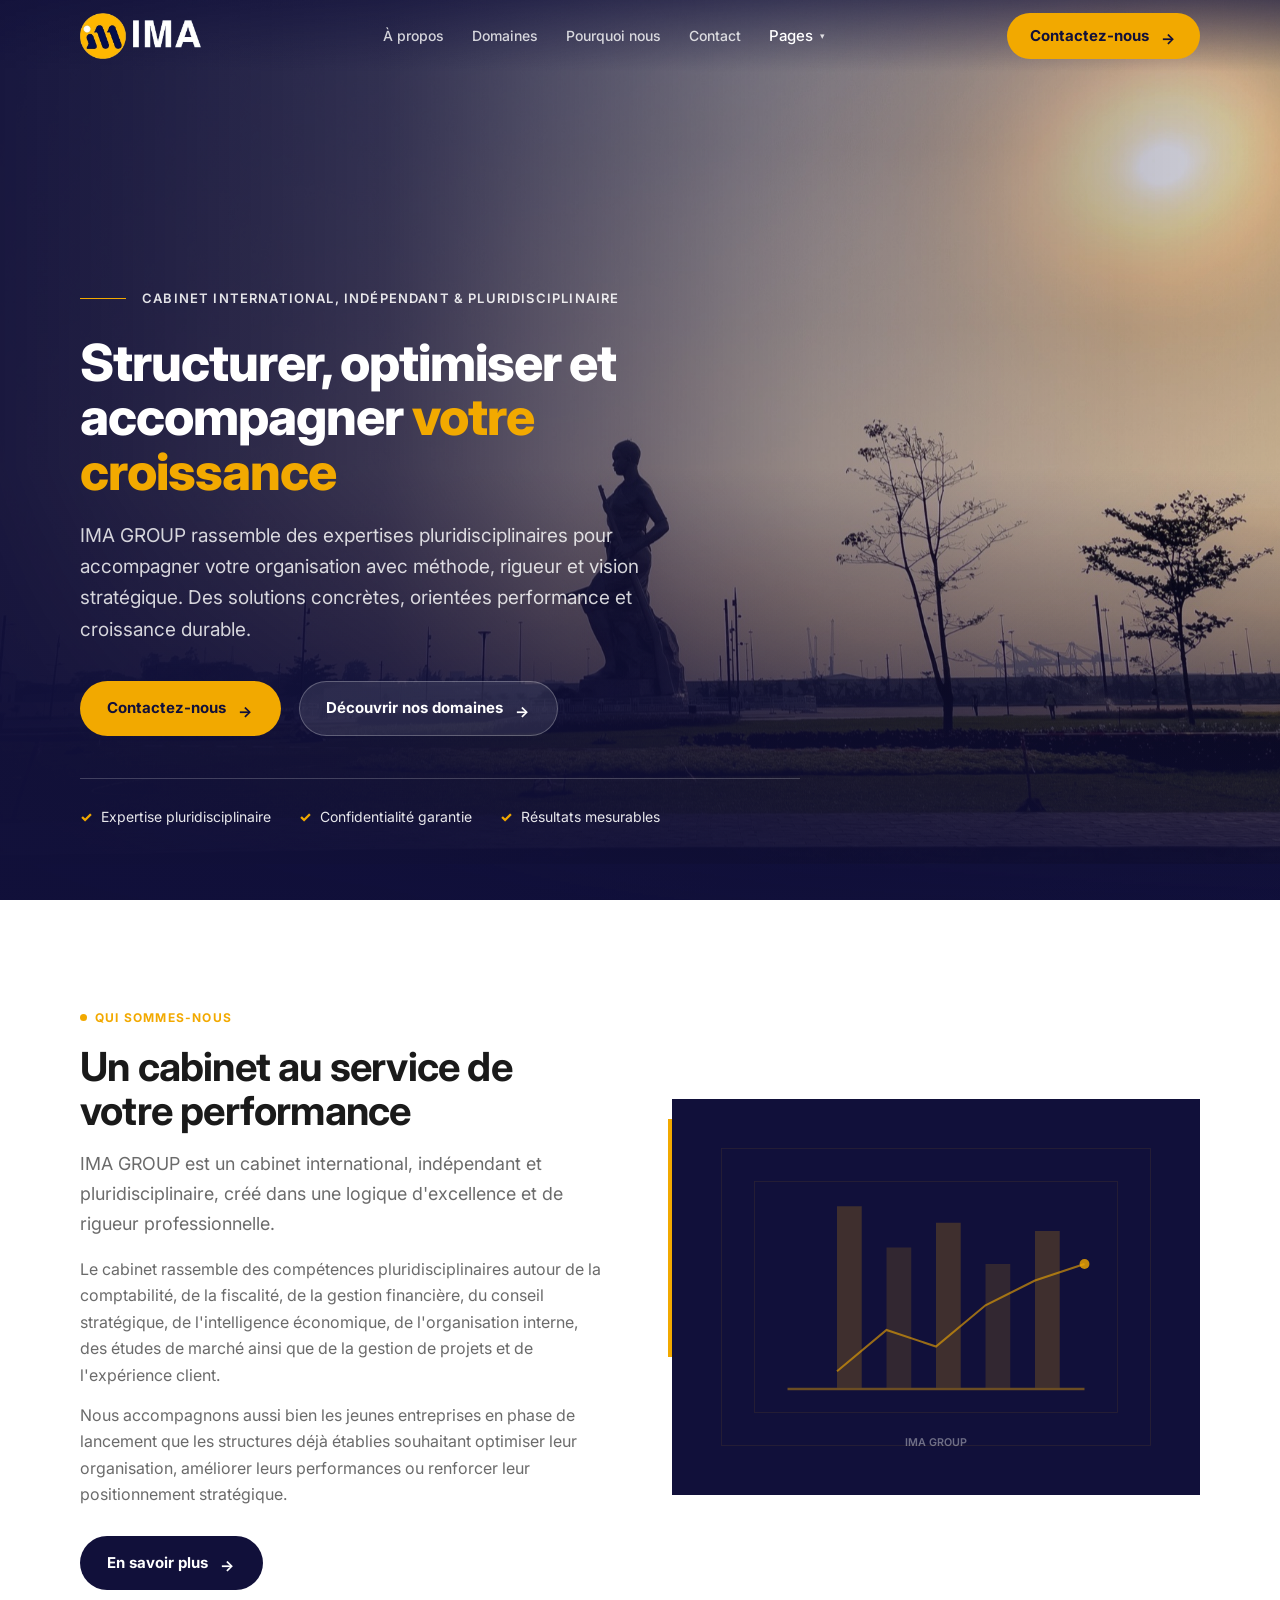
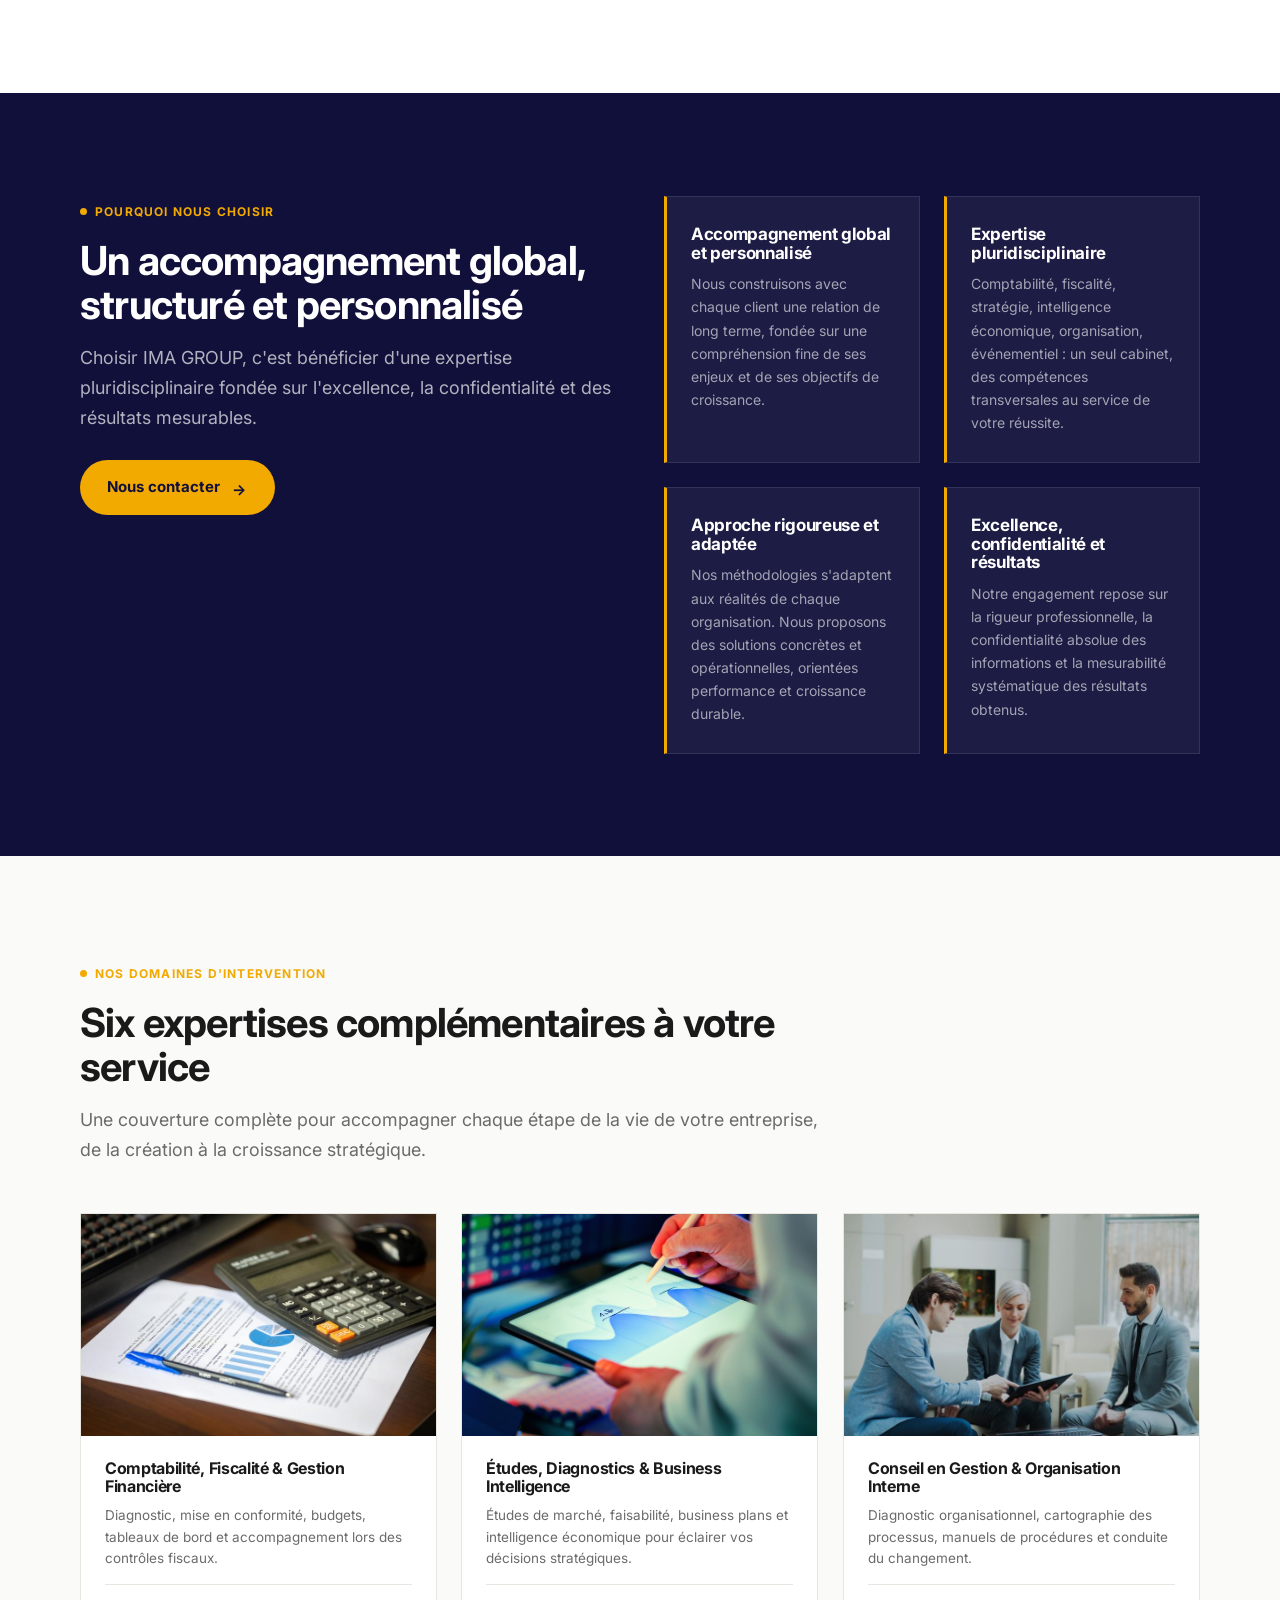
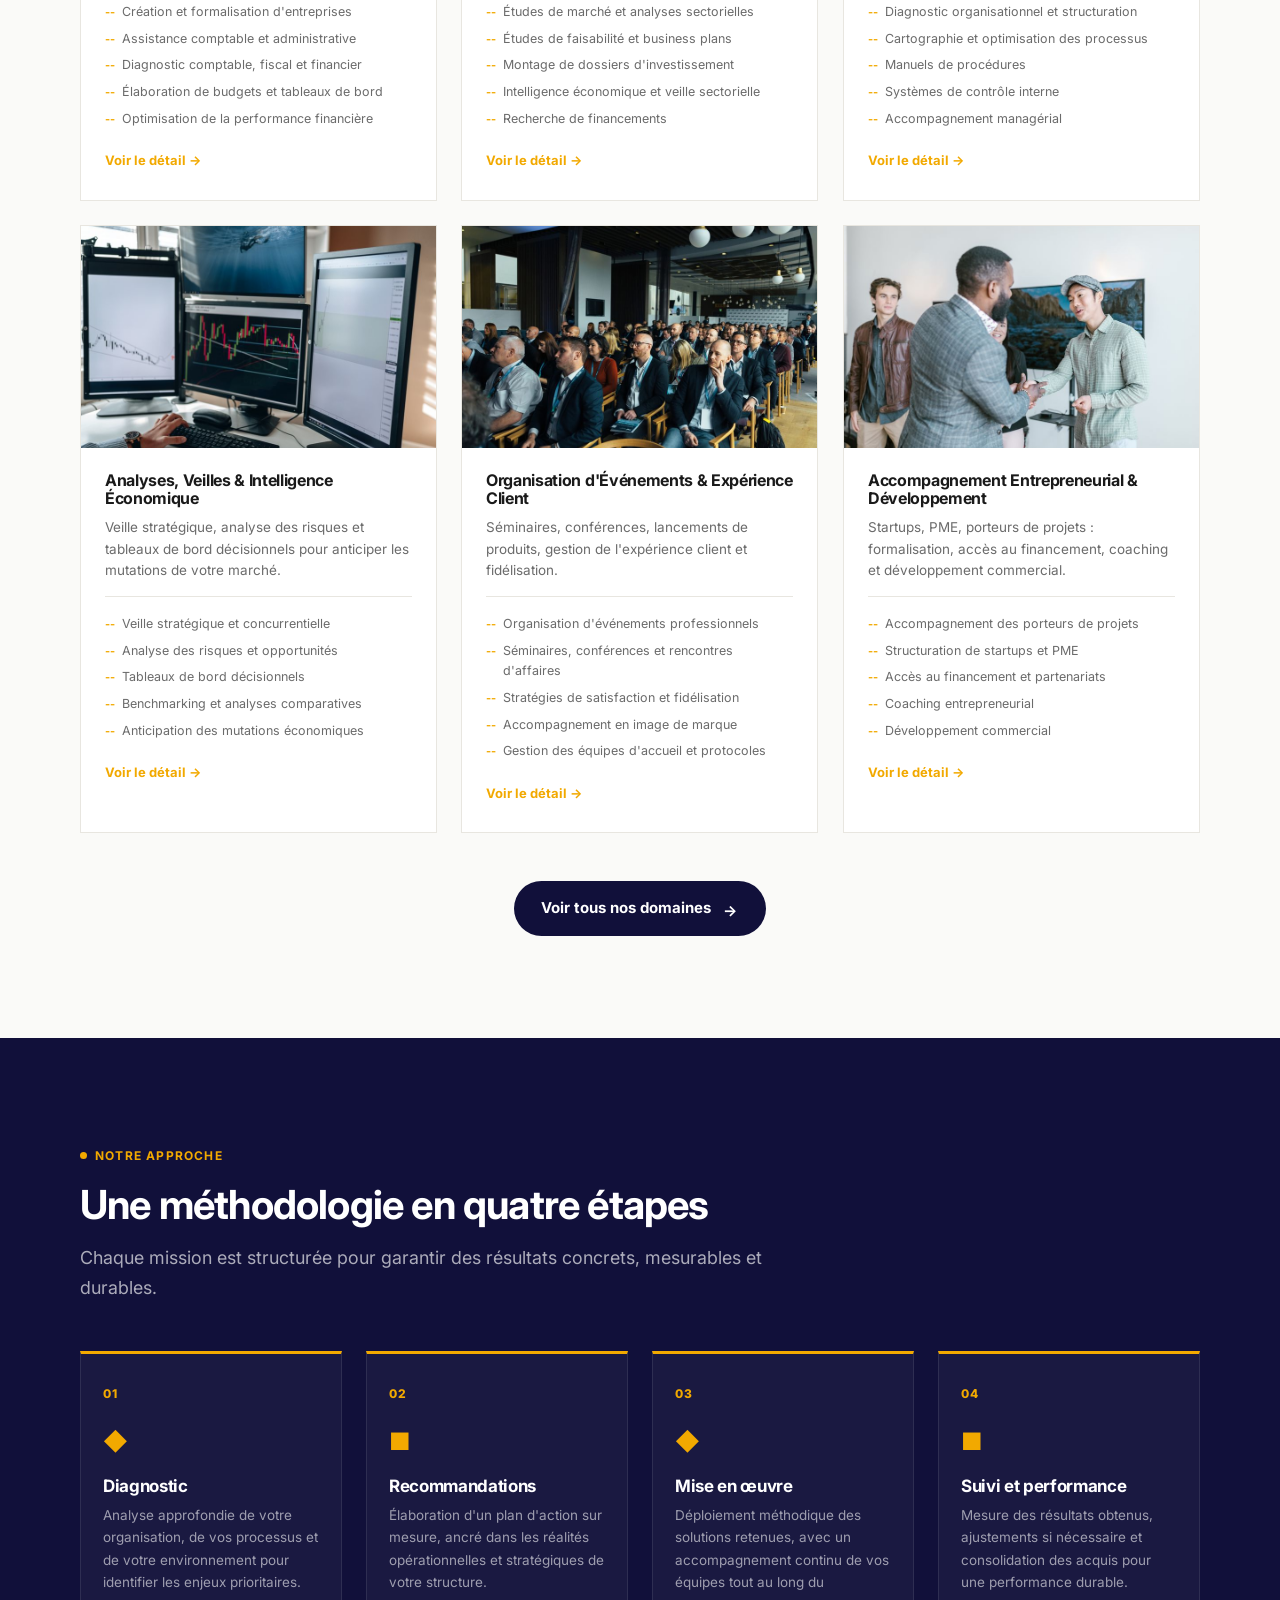
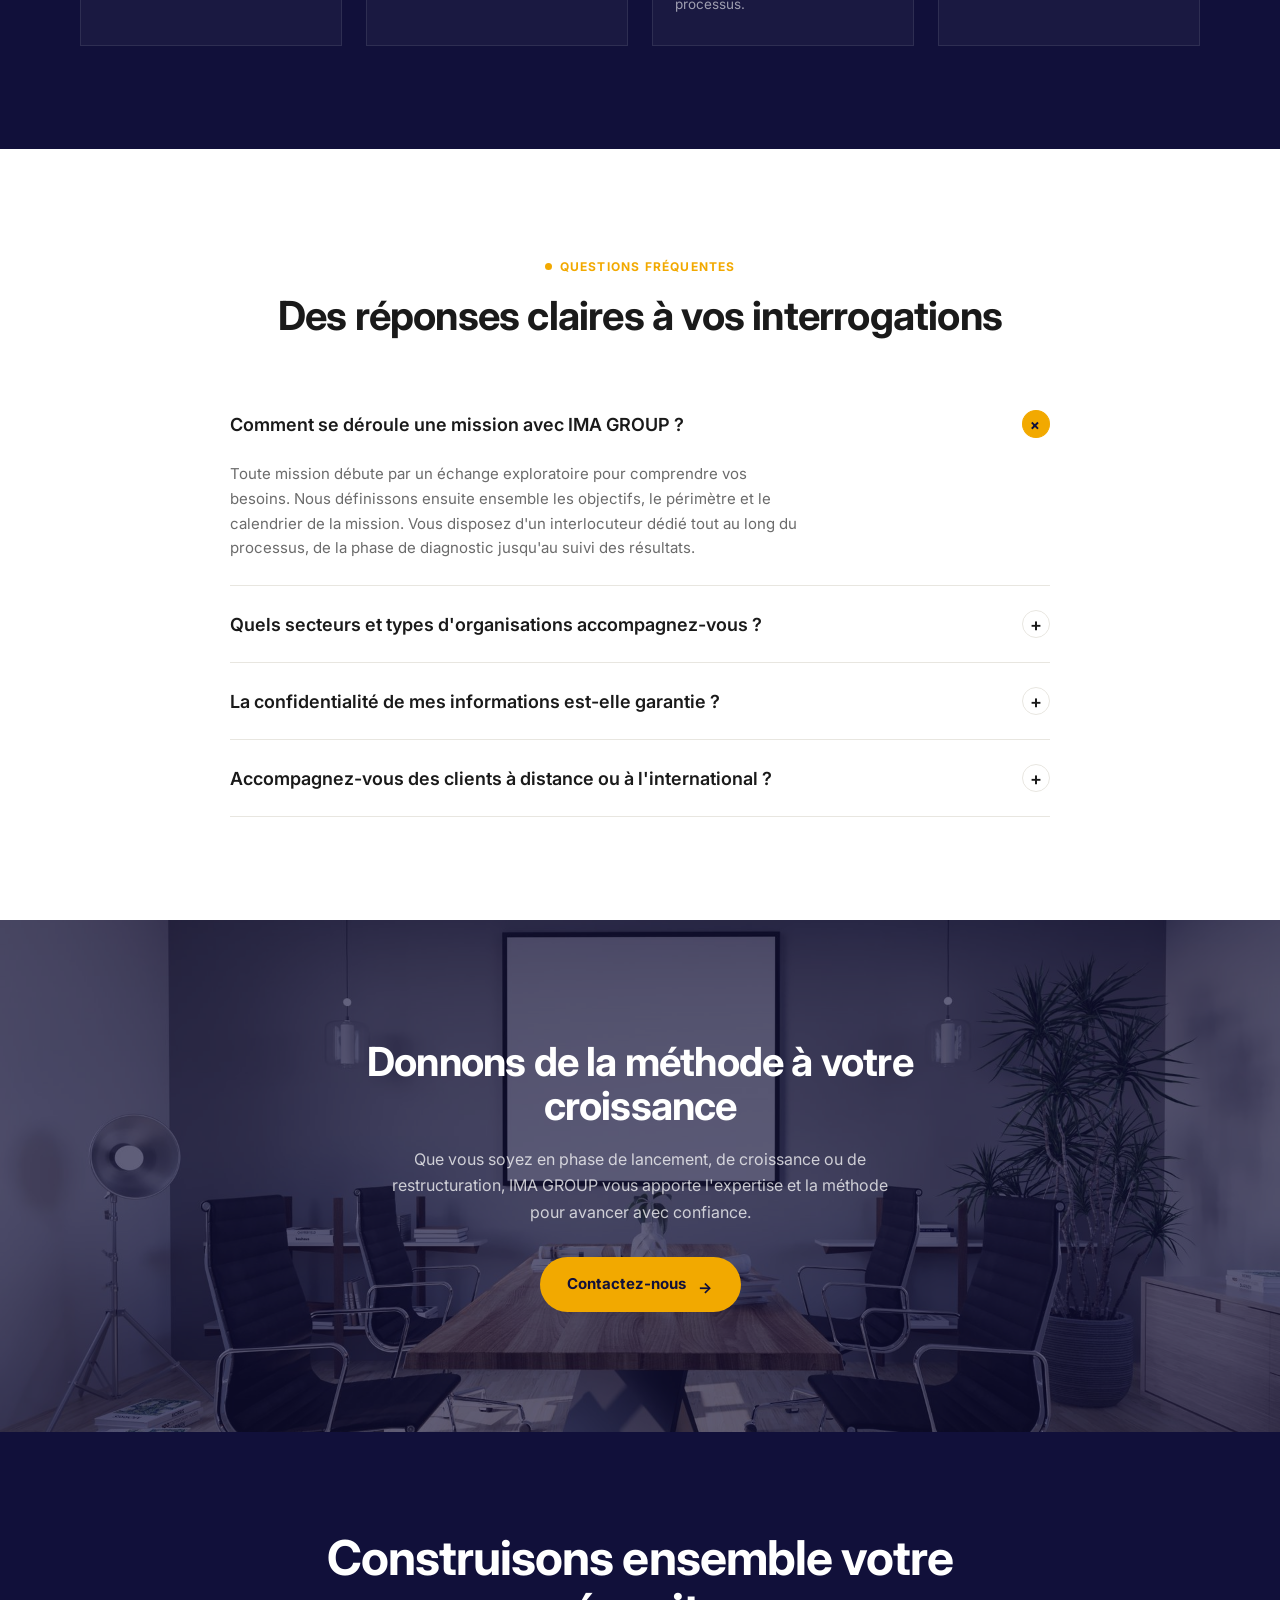
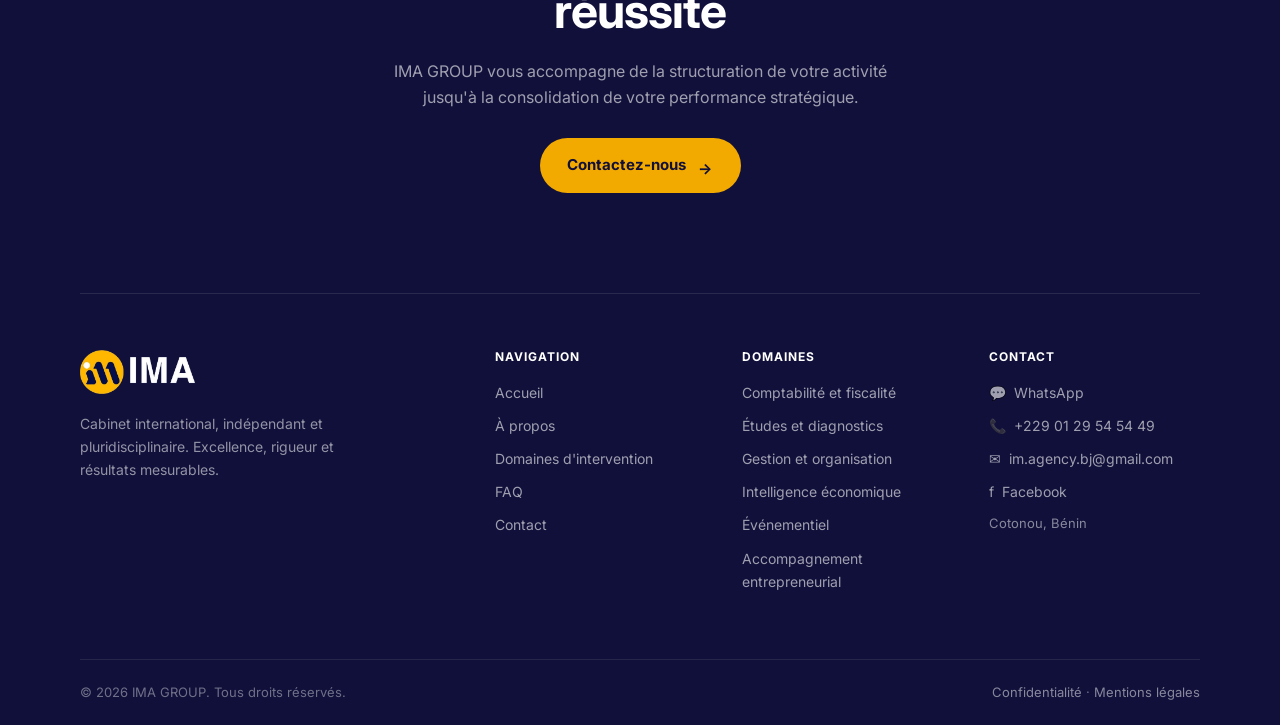
==== index.html @ 3614c197 "Site vitrine IMA GROUP - cabinet de conseil (Cotonou) Genere via le systeme de creation de sites ON " ====
<!DOCTYPE html>
<html lang="fr">
<head>
<meta charset="utf-8"/>
<meta name="viewport" content="width=device-width, initial-scale=1"/>
<title>IMA GROUP | Cabinet de conseil international, indépendant et pluridisciplinaire</title>
<meta name="description" content="IMA GROUP est un cabinet de conseil international, indépendant et pluridisciplinaire. Comptabilité, fiscalité, stratégie, intelligence économique, organisation et gestion de projets. Basé à Cotonou, Bénin."/>
<meta property="og:title" content="IMA GROUP | Cabinet de conseil international"/>
<meta property="og:description" content="Structurer, optimiser et accompagner votre croissance avec méthode, vision et excellence."/>
<meta property="og:type" content="website"/>
<meta property="og:image" content="assets/img/gen_hero.jpg"/>
<meta name="twitter:card" content="summary_large_image"/>
<link rel="preconnect" href="https://fonts.googleapis.com"/>
<link rel="preconnect" href="https://fonts.gstatic.com" crossorigin/>
<link href="https://fonts.googleapis.com/css2?family=Inter:wght@400;500;600;700;800&display=swap" rel="stylesheet"/>
<link rel="stylesheet" href="assets/css/styles.css"/>
</head>
<body>

<!-- ============ NAV ============ -->
<header class="nav" role="banner">
  <div class="nav-inner">
    <a href="index.html" class="nav-logo" aria-label="IMA GROUP - accueil">
      <img src="assets/img/logo-ima-group.png" alt="IMA GROUP" height="38"/>
    </a>
    <nav class="nav-links" aria-label="Navigation principale">
      <a href="about.html">À propos</a>
      <a href="services.html">Domaines</a>
      <a href="index.html#pourquoi">Pourquoi nous</a>
      <a href="contact.html">Contact</a>
      <div class="nav-dd">
        <button class="nav-dd-toggle" aria-expanded="false" aria-haspopup="true">Pages <span class="nav-dd-caret" aria-hidden="true">&#9662;</span></button>
        <div class="nav-dd-menu" role="menu">
          <a href="index.html">Accueil</a>
          <a href="about.html">&Agrave; propos</a>
          <a href="services.html">Domaines</a>
          <a href="index.html#pourquoi">Pourquoi nous</a>
          <a href="contact.html">Contact</a>
          <a href="privacy.html">Confidentialit&eacute;</a>
          <a href="terms.html">Mentions l&eacute;gales</a>
        </div>
      </div>
      <a href="https://wa.me/2290129545449" target="_blank" rel="noopener" class="btn btn-primary nav-mobile-cta">Contactez-nous <span class="ico" aria-hidden="true">→</span></a>
    </nav>
    <a href="https://wa.me/2290129545449" target="_blank" rel="noopener" class="btn btn-primary nav-cta" aria-label="Contactez-nous via WhatsApp">
      Contactez-nous <span class="ico" aria-hidden="true">→</span>
    </a>
    <button class="nav-burger" aria-label="Ouvrir le menu" aria-expanded="false">
      <span></span><span></span><span></span>
    </button>
  </div>
</header>

<!-- ============ HERO ============ -->
<section class="hero" aria-labelledby="hero-h1">
  <div class="hero-bg" aria-hidden="true">
    <img src="assets/img/gen_hero.jpg" alt=""/>
  </div>
  <div class="hero-scrim" aria-hidden="true"></div>
  <div class="wrap">
    <div class="hero-content">
      <span class="hero-eyebrow">Cabinet international, ind&eacute;pendant &amp; pluridisciplinaire</span>
      <h1 id="hero-h1">Structurer, optimiser et accompagner <span style="color:var(--accent)">votre croissance</span></h1>
      <p class="hero-sub">IMA GROUP rassemble des expertises pluridisciplinaires pour accompagner votre organisation avec méthode, rigueur et vision stratégique. Des solutions concrètes, orientées performance et croissance durable.</p>
      <div class="hero-actions">
        <a href="https://wa.me/2290129545449" target="_blank" rel="noopener" class="btn btn-primary">
          Contactez-nous <span class="ico" aria-hidden="true">→</span>
        </a>
        <a href="services.html" class="btn btn-ghost">
          Découvrir nos domaines <span class="ico" aria-hidden="true">→</span>
        </a>
      </div>
      <div class="hero-trust">
        <div>Expertise pluridisciplinaire</div>
        <div>Confidentialité garantie</div>
        <div>Résultats mesurables</div>
      </div>
    </div>
  </div>
</section>

<!-- ============ QUI SOMMES-NOUS ============ -->
<section class="section about" id="apropos" aria-labelledby="about-h2">
  <div class="wrap about-grid">
    <div class="about-text" data-reveal>
      <span class="eyebrow">Qui sommes-nous</span>
      <h2 id="about-h2">Un cabinet au service de votre performance</h2>
      <p class="lead">IMA GROUP est un cabinet international, indépendant et pluridisciplinaire, créé dans une logique d'excellence et de rigueur professionnelle.</p>
      <p style="margin-top:18px">Le cabinet rassemble des compétences pluridisciplinaires autour de la comptabilité, de la fiscalité, de la gestion financière, du conseil stratégique, de l'intelligence économique, de l'organisation interne, des études de marché ainsi que de la gestion de projets et de l'expérience client.</p>
      <p style="margin-top:14px">Nous accompagnons aussi bien les jeunes entreprises en phase de lancement que les structures déjà établies souhaitant optimiser leur organisation, améliorer leurs performances ou renforcer leur positionnement stratégique.</p>
      <p style="margin-top:28px">
        <a href="about.html" class="btn btn-dark">En savoir plus <span class="ico" aria-hidden="true">→</span></a>
      </p>
    </div>
    <div class="about-visual" data-reveal>
      <div class="about-accent-bar" aria-hidden="true"></div>
      <div class="about-img-wrap">
        <svg viewBox="0 0 640 480" xmlns="http://www.w3.org/2000/svg" aria-hidden="true">
          <rect width="640" height="480" fill="#11103A"/>
          <!-- motif geometrique cabinets de conseil -->
          <g opacity="0.1" stroke="#F2A900" stroke-width="1" fill="none">
            <rect x="60" y="60" width="520" height="360"/>
            <rect x="100" y="100" width="440" height="280"/>
          </g>
          <!-- icone colonne / pilier -->
          <rect x="200" y="130" width="30" height="220" fill="#F2A900" opacity="0.2"/>
          <rect x="260" y="180" width="30" height="170" fill="#F2A900" opacity="0.15"/>
          <rect x="320" y="150" width="30" height="200" fill="#F2A900" opacity="0.2"/>
          <rect x="380" y="200" width="30" height="150" fill="#F2A900" opacity="0.15"/>
          <rect x="440" y="160" width="30" height="190" fill="#F2A900" opacity="0.2"/>
          <!-- ligne de base -->
          <rect x="140" y="350" width="360" height="3" fill="#F2A900" opacity="0.4"/>
          <!-- ligne tendance -->
          <polyline points="200,330 260,280 320,300 380,250 440,220 500,200" fill="none" stroke="#F2A900" stroke-width="2.5" opacity="0.6"/>
          <circle cx="500" cy="200" r="6" fill="#F2A900" opacity="0.8"/>
          <!-- texte -->
          <text x="320" y="420" fill="#FAFAF8" font-family="Inter,Arial" font-size="13" font-weight="600" text-anchor="middle" opacity="0.4">IMA GROUP</text>
        </svg>
      </div>
    </div>
  </div>
</section>

<!-- ============ POURQUOI NOUS CHOISIR (navy) ============ -->
<section class="section why" id="pourquoi" aria-labelledby="why-h2">
  <div class="wrap why-grid">
    <div class="section-head" data-reveal>
      <span class="eyebrow">Pourquoi nous choisir</span>
      <h2 id="why-h2">Un accompagnement global, structuré et personnalisé</h2>
      <p class="lead">Choisir IMA GROUP, c'est bénéficier d'une expertise pluridisciplinaire fondée sur l'excellence, la confidentialité et des résultats mesurables.</p>
      <p style="margin-top:28px">
        <a href="contact.html" class="btn btn-primary">Nous contacter <span class="ico" aria-hidden="true">→</span></a>
      </p>
    </div>
    <div class="piliers-grid" data-reveal>
      <div class="pilier">
        <h3>Accompagnement global et personnalisé</h3>
        <p>Nous construisons avec chaque client une relation de long terme, fondée sur une compréhension fine de ses enjeux et de ses objectifs de croissance.</p>
      </div>
      <div class="pilier">
        <h3>Expertise pluridisciplinaire</h3>
        <p>Comptabilité, fiscalité, stratégie, intelligence économique, organisation, événementiel : un seul cabinet, des compétences transversales au service de votre réussite.</p>
      </div>
      <div class="pilier">
        <h3>Approche rigoureuse et adaptée</h3>
        <p>Nos méthodologies s'adaptent aux réalités de chaque organisation. Nous proposons des solutions concrètes et opérationnelles, orientées performance et croissance durable.</p>
      </div>
      <div class="pilier">
        <h3>Excellence, confidentialité et résultats</h3>
        <p>Notre engagement repose sur la rigueur professionnelle, la confidentialité absolue des informations et la mesurabilité systématique des résultats obtenus.</p>
      </div>
    </div>
  </div>
</section>

<!-- ============ DOMAINES D'INTERVENTION (6 cartes) ============ -->
<section class="section services" id="domaines" aria-labelledby="services-h2">
  <div class="wrap">
    <div class="section-head" data-reveal>
      <span class="eyebrow">Nos domaines d'intervention</span>
      <h2 id="services-h2">Six expertises complémentaires à votre service</h2>
      <p class="lead">Une couverture complète pour accompagner chaque étape de la vie de votre entreprise, de la création à la croissance stratégique.</p>
    </div>
    <div class="serv-grid">

      <a class="serv-card" href="services.html#compta" data-reveal>
        <div class="thumb"><img src="assets/img/gen_service_1.jpg" alt="Comptabilité, Fiscalité et Gestion Financière"/></div>
        <div class="serv-body">
          <h3>Comptabilité, Fiscalité &amp; Gestion Financière</h3>
          <p>Diagnostic, mise en conformité, budgets, tableaux de bord et accompagnement lors des contrôles fiscaux.</p>
          <ul class="prestations" aria-label="Prestations incluses">
            <li>Création et formalisation d'entreprises</li>
            <li>Assistance comptable et administrative</li>
            <li>Diagnostic comptable, fiscal et financier</li>
            <li>Élaboration de budgets et tableaux de bord</li>
            <li>Optimisation de la performance financière</li>
          </ul>
          <span class="more">Voir le détail →</span>
        </div>
      </a>

      <a class="serv-card" href="services.html#etudes" data-reveal>
        <div class="thumb"><img src="assets/img/gen_service_2.jpg" alt="Études, Diagnostics et Business Intelligence"/></div>
        <div class="serv-body">
          <h3>Études, Diagnostics &amp; Business Intelligence</h3>
          <p>Études de marché, faisabilité, business plans et intelligence économique pour éclairer vos décisions stratégiques.</p>
          <ul class="prestations">
            <li>Études de marché et analyses sectorielles</li>
            <li>Études de faisabilité et business plans</li>
            <li>Montage de dossiers d'investissement</li>
            <li>Intelligence économique et veille sectorielle</li>
            <li>Recherche de financements</li>
          </ul>
          <span class="more">Voir le détail →</span>
        </div>
      </a>

      <a class="serv-card" href="services.html#organisation" data-reveal>
        <div class="thumb"><img src="assets/img/gen_service_3.jpg" alt="Conseil en Gestion et Organisation Interne"/></div>
        <div class="serv-body">
          <h3>Conseil en Gestion &amp; Organisation Interne</h3>
          <p>Diagnostic organisationnel, cartographie des processus, manuels de procédures et conduite du changement.</p>
          <ul class="prestations">
            <li>Diagnostic organisationnel et structuration</li>
            <li>Cartographie et optimisation des processus</li>
            <li>Manuels de procédures</li>
            <li>Systèmes de contrôle interne</li>
            <li>Accompagnement managérial</li>
          </ul>
          <span class="more">Voir le détail →</span>
        </div>
      </a>

      <a class="serv-card" href="services.html#veille" data-reveal>
        <div class="thumb"><img src="assets/img/gen_service_4.jpg" alt="Analyses, Veilles et Intelligence Économique"/></div>
        <div class="serv-body">
          <h3>Analyses, Veilles &amp; Intelligence Économique</h3>
          <p>Veille stratégique, analyse des risques et tableaux de bord décisionnels pour anticiper les mutations de votre marché.</p>
          <ul class="prestations">
            <li>Veille stratégique et concurrentielle</li>
            <li>Analyse des risques et opportunités</li>
            <li>Tableaux de bord décisionnels</li>
            <li>Benchmarking et analyses comparatives</li>
            <li>Anticipation des mutations économiques</li>
          </ul>
          <span class="more">Voir le détail →</span>
        </div>
      </a>

      <a class="serv-card" href="services.html#evenements" data-reveal>
        <div class="thumb"><img src="assets/img/gen_service_5.jpg" alt="Organisation d'Événements et Expérience Client"/></div>
        <div class="serv-body">
          <h3>Organisation d'Événements &amp; Expérience Client</h3>
          <p>Séminaires, conférences, lancements de produits, gestion de l'expérience client et fidélisation.</p>
          <ul class="prestations">
            <li>Organisation d'événements professionnels</li>
            <li>Séminaires, conférences et rencontres d'affaires</li>
            <li>Stratégies de satisfaction et fidélisation</li>
            <li>Accompagnement en image de marque</li>
            <li>Gestion des équipes d'accueil et protocoles</li>
          </ul>
          <span class="more">Voir le détail →</span>
        </div>
      </a>

      <a class="serv-card" href="services.html#entrepreneuriat" data-reveal>
        <div class="thumb"><img src="assets/img/gen_service_6.jpg" alt="Accompagnement Entrepreneurial et Développement"/></div>
        <div class="serv-body">
          <h3>Accompagnement Entrepreneurial &amp; Développement</h3>
          <p>Startups, PME, porteurs de projets : formalisation, accès au financement, coaching et développement commercial.</p>
          <ul class="prestations">
            <li>Accompagnement des porteurs de projets</li>
            <li>Structuration de startups et PME</li>
            <li>Accès au financement et partenariats</li>
            <li>Coaching entrepreneurial</li>
            <li>Développement commercial</li>
          </ul>
          <span class="more">Voir le détail →</span>
        </div>
      </a>

    </div>
    <div class="center-cta" data-reveal>
      <a href="services.html" class="btn btn-dark">Voir tous nos domaines <span class="ico" aria-hidden="true">→</span></a>
    </div>
  </div>
</section>

<!-- ============ NOTRE APPROCHE (4 etapes) ============ -->
<section class="section steps" aria-labelledby="steps-h2">
  <div class="wrap">
    <div class="section-head" data-reveal>
      <span class="eyebrow" style="color:var(--accent)">Notre approche</span>
      <h2 id="steps-h2">Une méthodologie en quatre étapes</h2>
      <p class="lead" style="color:rgba(255,255,255,.65)">Chaque mission est structurée pour garantir des résultats concrets, mesurables et durables.</p>
    </div>
    <div class="steps-grid">
      <div class="step" data-reveal>
        <div class="step-num">01</div>
        <div class="step-ico" aria-hidden="true">&#9670;</div>
        <h3>Diagnostic</h3>
        <p>Analyse approfondie de votre organisation, de vos processus et de votre environnement pour identifier les enjeux prioritaires.</p>
      </div>
      <div class="step" data-reveal>
        <div class="step-num">02</div>
        <div class="step-ico" aria-hidden="true">&#9632;</div>
        <h3>Recommandations</h3>
        <p>Élaboration d'un plan d'action sur mesure, ancré dans les réalités opérationnelles et stratégiques de votre structure.</p>
      </div>
      <div class="step" data-reveal>
        <div class="step-num">03</div>
        <div class="step-ico" aria-hidden="true">&#9670;</div>
        <h3>Mise en œuvre</h3>
        <p>Déploiement méthodique des solutions retenues, avec un accompagnement continu de vos équipes tout au long du processus.</p>
      </div>
      <div class="step" data-reveal>
        <div class="step-num">04</div>
        <div class="step-ico" aria-hidden="true">&#9632;</div>
        <h3>Suivi et performance</h3>
        <p>Mesure des résultats obtenus, ajustements si nécessaire et consolidation des acquis pour une performance durable.</p>
      </div>
    </div>
  </div>
</section>

<!-- ============ FAQ ============ -->
<section class="section faq" id="faq" aria-labelledby="faq-h2">
  <div class="wrap">
    <div class="section-head center" data-reveal>
      <span class="eyebrow">Questions fréquentes</span>
      <h2 id="faq-h2">Des réponses claires à vos interrogations</h2>
    </div>
    <div class="faq-wrap" data-reveal>
      <div class="faq-item open">
        <button class="faq-q" aria-expanded="true">Comment se déroule une mission avec IMA GROUP ? <span class="sign" aria-hidden="true">+</span></button>
        <div class="faq-a" style="max-height:none"><p>Toute mission débute par un échange exploratoire pour comprendre vos besoins. Nous définissons ensuite ensemble les objectifs, le périmètre et le calendrier de la mission. Vous disposez d'un interlocuteur dédié tout au long du processus, de la phase de diagnostic jusqu'au suivi des résultats.</p></div>
      </div>
      <div class="faq-item">
        <button class="faq-q" aria-expanded="false">Quels secteurs et types d'organisations accompagnez-vous ? <span class="sign" aria-hidden="true">+</span></button>
        <div class="faq-a"><p>IMA GROUP intervient auprès d'une grande variété d'organisations : startups, PME, grandes entreprises, associations, institutions et porteurs de projets. Nos domaines couvrent des secteurs aussi divers que le commerce, l'industrie, les services, le conseil, l'administration et les projets de développement.</p></div>
      </div>
      <div class="faq-item">
        <button class="faq-q" aria-expanded="false">La confidentialité de mes informations est-elle garantie ? <span class="sign" aria-hidden="true">+</span></button>
        <div class="faq-a"><p>La confidentialité est un pilier fondamental de notre exercice professionnel. Toutes les informations partagées dans le cadre d'une mission font l'objet d'un engagement strict de discrétion. Aucune donnée n'est divulguée à des tiers sans votre accord explicite.</p></div>
      </div>
      <div class="faq-item">
        <button class="faq-q" aria-expanded="false">Accompagnez-vous des clients à distance ou à l'international ? <span class="sign" aria-hidden="true">+</span></button>
        <div class="faq-a"><p>Oui. IMA GROUP est un cabinet international et intervient aussi bien en présentiel qu'à distance. Nous accompagnons des clients dans différents pays et nous adaptons à leurs contraintes géographiques et organisationnelles pour assurer un suivi de qualité, quelle que soit la localisation.</p></div>
      </div>
    </div>
  </div>
</section>

<!-- ============ CTA BAND ============ -->
<section class="cta-band" aria-labelledby="cta-h2">
  <div class="cta-band-bg" aria-hidden="true">
    <img src="assets/img/gen_cta_bg.jpg" alt=""/>
  </div>
  <div class="wrap" data-reveal>
    <h2 id="cta-h2">Donnons de la méthode à votre croissance</h2>
    <p>Que vous soyez en phase de lancement, de croissance ou de restructuration, IMA GROUP vous apporte l'expertise et la méthode pour avancer avec confiance.</p>
    <a href="https://wa.me/2290129545449" target="_blank" rel="noopener" class="btn btn-primary">
      Contactez-nous <span class="ico" aria-hidden="true">→</span>
    </a>
  </div>
</section>

<!-- ============ FOOTER ============ -->
<footer class="footer" role="contentinfo">
  <div class="wrap">
    <div class="footer-top" data-reveal>
      <h2>Construisons ensemble votre réussite</h2>
      <p>IMA GROUP vous accompagne de la structuration de votre activité jusqu'à la consolidation de votre performance stratégique.</p>
      <a href="https://wa.me/2290129545449" target="_blank" rel="noopener" class="btn btn-primary">
        Contactez-nous <span class="ico" aria-hidden="true">→</span>
      </a>
    </div>
    <div class="footer-grid">
      <div class="footer-brand">
        <a href="index.html" class="footer-logo" aria-label="IMA GROUP - retour accueil">
          <img src="assets/img/logo-ima-group.png" alt="IMA GROUP" height="34"/>
        </a>
        <p>Cabinet international, indépendant et pluridisciplinaire. Excellence, rigueur et résultats mesurables.</p>
      </div>
      <div class="footer-col">
        <h4>Navigation</h4>
        <a href="index.html">Accueil</a>
        <a href="about.html">À propos</a>
        <a href="services.html">Domaines d'intervention</a>
        <a href="index.html#faq">FAQ</a>
        <a href="contact.html">Contact</a>
      </div>
      <div class="footer-col">
        <h4>Domaines</h4>
        <a href="services.html#compta">Comptabilité et fiscalité</a>
        <a href="services.html#etudes">Études et diagnostics</a>
        <a href="services.html#organisation">Gestion et organisation</a>
        <a href="services.html#veille">Intelligence économique</a>
        <a href="services.html#evenements">Événementiel</a>
        <a href="services.html#entrepreneuriat">Accompagnement entrepreneurial</a>
      </div>
      <div class="footer-col">
        <h4>Contact</h4>
        <a href="https://wa.me/2290129545449" target="_blank" rel="noopener" aria-label="Contacter par WhatsApp">
          <span aria-hidden="true">&#x1F4AC;</span> WhatsApp
        </a>
        <a href="tel:+2290129545449" aria-label="Appeler IMA GROUP">
          <span aria-hidden="true">&#x1F4DE;</span> +229 01 29 54 54 49
        </a>
        <a href="mailto:im.agency.bj@gmail.com" aria-label="Envoyer un e-mail">
          <span aria-hidden="true">&#x2709;</span> im.agency.bj@gmail.com
        </a>
        <a href="https://www.facebook.com/imagroup.bj" target="_blank" rel="noopener" aria-label="Page Facebook IMA GROUP">
          <span aria-hidden="true">&#x0066;</span> Facebook
        </a>
        <div style="margin-top:8px;color:rgba(255,255,255,.5);font-size:13px">Cotonou, Bénin</div>
      </div>
    </div>
    <div class="footer-bottom">
      <span>&copy; 2026 IMA GROUP. Tous droits réservés.</span>
      <span>
        <a href="privacy.html">Confidentialité</a>
        &middot;
        <a href="terms.html">Mentions légales</a>
      </span>
    </div>
  </div>
</footer>

<script src="assets/js/gsap.min.js"></script>
<script src="assets/js/ScrollTrigger.min.js"></script>
<script src="assets/js/app.js"></script>
<!-- Photos provided by Pexels (https://www.pexels.com) -->
</body>
</html>
---- assets/css/styles.css ----
/* ============================================================================
   IMA GROUP -- cabinet de conseil international (ON AGENCY)
   Identite : Inter | accent or #F2A900 | navy #11103A | angles DROITS | boutons pilule
   Layout base : template cleanhub adapte au secteur conseil/finance.
   REGLE : jamais d'opacity:0 ici, le moteur d'animation (app.js) possede l'etat cache.
   ============================================================================ */

:root{
  --font:'Inter','Helvetica Neue',Arial,sans-serif;

  --accent:#F2A900;          /* or/ambre -- CTA, accents (rare et ponctuel) */
  --accent-600:#d99900;      /* hover accent */
  --accent-100:#fdf5d6;      /* tint clair or */
  --navy:#11103A;            /* navy profond -- header, footer, sections cles */
  --ink:#1A1A1A;             /* texte principal sur fond clair */
  --muted:#6b6b6b;           /* texte secondaire */
  --bg:#FAFAF8;              /* fond de page off-white */
  --white:#ffffff;
  --line:#e8e6e0;            /* hairlines */
  --dark:var(--navy);        /* alias pour sections sombres */

  --radius-card:0px;         /* SIGNATURE : cartes a angles droits */
  --radius-btn:999px;        /* SEULS les boutons en pilule */
  --radius-img:4px;
  --shadow-soft:0 14px 40px rgba(17,16,58,.10);
  --shadow-card:0 20px 50px rgba(17,16,58,.12);
  --maxw:1200px;
  --pad:clamp(56px,8vw,112px);
}

*{box-sizing:border-box;margin:0;padding:0}
html{scroll-behavior:smooth}
body{
  font-family:var(--font);background:var(--bg);color:var(--ink);
  font-size:16px;line-height:1.65;-webkit-font-smoothing:antialiased;overflow-x:hidden;
}
img{max-width:100%;display:block}
a{color:inherit;text-decoration:none}
h1,h2,h3,h4{line-height:1.1;font-weight:700;letter-spacing:-.02em;color:var(--ink)}
h1{font-size:clamp(34px,4.2vw,58px);font-weight:800;letter-spacing:-.02em}
h2{font-size:clamp(26px,3.4vw,40px)}
h3{font-size:clamp(18px,2.2vw,22px)}
p{color:var(--muted)}
section{position:relative}
:focus-visible{outline:2px solid var(--accent);outline-offset:3px}

/* ---- helpers ---- */
.wrap{max-width:var(--maxw);margin:0 auto;padding-inline:clamp(20px,5vw,40px)}
.section{padding-block:var(--pad)}
.section-head{max-width:760px;margin-bottom:48px}
.section-head.center{margin-inline:auto;text-align:center}
.lead{font-size:clamp(16px,1.4vw,18px);color:var(--muted);margin-top:16px}

.eyebrow{
  display:inline-flex;align-items:center;gap:8px;
  font-size:12px;font-weight:700;letter-spacing:.1em;text-transform:uppercase;
  color:var(--accent);margin-bottom:18px;
}
.eyebrow::before{content:"";width:7px;height:7px;background:var(--accent);border-radius:999px;display:inline-block}

/* ---- boutons ---- */
.btn{
  display:inline-flex;align-items:center;gap:10px;
  padding:14px 26px;border-radius:var(--radius-btn);
  font-weight:700;font-size:15px;cursor:pointer;border:1px solid transparent;
  transition:transform .15s ease,background .2s ease,color .2s ease,border-color .2s ease;
  white-space:nowrap;
}
.btn .ico{width:18px;height:18px;display:grid;place-items:center;transition:transform .2s ease}
.btn:hover .ico{transform:translate(2px,-2px)}
.btn-primary{background:var(--accent);color:var(--navy)}
.btn-primary:hover{background:var(--accent-600);transform:translateY(-1px)}
.btn-dark{background:var(--navy);color:#fff}
.btn-dark:hover{background:#0a0928;transform:translateY(-1px)}
.btn-light{background:#fff;color:var(--ink);border-color:var(--line)}
.btn-light:hover{border-color:var(--ink);transform:translateY(-1px)}
.btn-ghost{background:rgba(255,255,255,.1);color:#fff;border-color:rgba(255,255,255,.25)}
.btn-ghost:hover{background:rgba(255,255,255,.18)}
.btn-outline-gold{background:transparent;color:var(--accent);border-color:var(--accent)}
.btn-outline-gold:hover{background:var(--accent);color:var(--navy);transform:translateY(-1px)}

/* ============================== NAV ============================== */
.nav{position:absolute;top:0;left:0;right:0;z-index:50;background:transparent;background-image:linear-gradient(to bottom,rgba(17,16,58,.6),rgba(17,16,58,0))}
.nav-inner{
  max-width:var(--maxw);margin:0 auto;padding:0 clamp(20px,5vw,40px);
  height:72px;display:flex;align-items:center;justify-content:space-between;gap:24px;
}
.nav-logo{display:flex;align-items:center}
.nav-logo img{height:46px;width:auto;display:block}
/* fallback texte si logo introuvable */
.nav-logo-text{font-weight:800;font-size:20px;color:#fff;letter-spacing:.04em;display:none}
.nav-links{display:flex;align-items:center;gap:28px}
.nav-links a{color:rgba(255,255,255,.8);font-size:14px;font-weight:500;position:relative;padding:4px 0}
.nav-links a::after{content:"";position:absolute;left:0;bottom:-2px;width:0;height:2px;background:var(--accent);transition:width .25s ease}
.nav-links a:hover{color:#fff}
.nav-links a:hover::after{width:100%}
.nav-cta{padding:10px 22px}
.nav-burger{display:none;background:none;border:0;cursor:pointer;flex-direction:column;gap:5px;padding:8px;margin:-8px -8px -8px 0}
.nav-burger span{width:24px;height:2px;background:#fff;display:block;transition:transform .25s ease,opacity .2s ease}
.nav-burger[aria-expanded="true"] span:nth-child(1){transform:translateY(7px) rotate(45deg)}
.nav-burger[aria-expanded="true"] span:nth-child(2){opacity:0}
.nav-burger[aria-expanded="true"] span:nth-child(3){transform:translateY(-7px) rotate(-45deg)}
.nav-mobile-cta{display:none}

/* ===== Menu déroulant "Pages" ===== */
.nav-dd{position:relative;display:inline-flex}
.nav-dd-toggle{background:none;border:0;cursor:pointer;font:inherit;font-size:15px;font-weight:500;color:#fff;display:inline-flex;align-items:center;gap:6px;padding:0;letter-spacing:.01em}
.nav-dd-caret{font-size:9px;transition:transform .2s ease;opacity:.8}
.nav-dd:hover .nav-dd-caret,.nav-dd.open .nav-dd-caret{transform:rotate(180deg)}
.nav-dd-menu{
  position:absolute;top:calc(100% + 16px);left:50%;
  transform:translateX(-50%) translateY(8px);
  min-width:220px;background:#fff;border:1px solid var(--line);box-shadow:var(--shadow-card);
  padding:8px;display:flex;flex-direction:column;
  opacity:0;visibility:hidden;transition:opacity .18s ease,transform .18s ease,visibility .18s;z-index:60;
}
.nav-dd::after{content:"";position:absolute;top:100%;left:0;right:0;height:18px}/* pont anti-survol */
.nav-dd:hover .nav-dd-menu,.nav-dd.open .nav-dd-menu{opacity:1;visibility:visible;transform:translateX(-50%) translateY(0)}
.nav-dd-menu a{padding:11px 14px;color:var(--ink);font-size:14px;font-weight:500;white-space:nowrap;border-radius:2px;transition:background .15s,color .15s}
.nav-dd-menu a::after{display:none}
.nav-dd-menu a:hover{background:var(--bg);color:var(--accent)}

/* nav page interieure : navy partout pour un logo identique et lisible
   (le wordmark "IMA" du logo est blanc -> illisible sur fond clair) */
.nav.is-light{background:var(--navy);background-image:none;border-bottom:1px solid rgba(255,255,255,.08)}
.nav.is-light .nav-links a{color:rgba(255,255,255,.8)}
.nav.is-light .nav-links a:hover{color:#fff}
.nav.is-light .nav-burger span{background:#fff}

@media(max-width:900px){
  .nav-inner{height:64px}
  .nav-links{
    position:absolute;top:64px;right:0;left:0;
    flex-direction:column;align-items:stretch;gap:0;background:var(--navy);
    padding:8px 20px 22px;display:none;box-shadow:var(--shadow-card);
    border-top:1px solid rgba(255,255,255,.08);
  }
  .nav-links a{padding:16px 4px;width:100%;border-bottom:1px solid rgba(255,255,255,.08);color:#fff;font-size:16px}
  .nav-links a::after{display:none}
  .nav-links.open{display:flex}
  .nav-burger{display:flex}
  .nav-cta{display:none}
  /* CTA WhatsApp pleine largeur, en bas du menu mobile */
  .nav-links .nav-mobile-cta{display:flex;justify-content:center;margin-top:18px;border-bottom:0;color:var(--navy)}
  /* barre solide quand le menu est ouvert (même sur l'accueil transparent) */
  .nav:has(.nav-links.open){background:var(--navy);background-image:none}
  .nav.is-light .nav-links{background:var(--navy)}
  .nav.is-light .nav-links a{color:#fff;border-bottom-color:rgba(255,255,255,.08)}
  /* dropdown "Pages" en accordéon dans le menu mobile */
  .nav-dd{display:block;width:100%;border-bottom:1px solid rgba(255,255,255,.08)}
  .nav-dd-toggle{width:100%;justify-content:space-between;padding:16px 4px;color:#fff;font-size:16px}
  .nav-dd::after{display:none}
  .nav-dd-menu{
    position:static;transform:none;min-width:0;background:transparent;border:0;box-shadow:none;
    opacity:1;visibility:visible;display:none;padding:0 0 10px 14px;
  }
  .nav-dd.open .nav-dd-menu{display:flex;transform:none;position:static}
  .nav-dd-menu a{color:rgba(255,255,255,.78);padding:12px 4px;font-size:15px;border-radius:0;white-space:normal}
  .nav-dd-menu a:hover{background:none;color:#fff}
}

/* ============================== HERO (full-bleed photo) ============================== */
.hero{
  position:relative;min-height:100vh;display:flex;align-items:flex-end;
  color:#fff;padding-top:128px;padding-bottom:72px;overflow:hidden;
  background:var(--navy);
}
.hero-bg{position:absolute;inset:0;z-index:0;will-change:transform}
.hero-bg img{width:100%;height:100%;object-fit:cover;opacity:1}
/* voile dégradé : sombre à gauche/bas pour la lisibilité, photo visible à droite */
.hero-scrim{position:absolute;inset:0;z-index:1;pointer-events:none;
  background:
    linear-gradient(90deg, rgba(17,16,58,.94) 0%, rgba(17,16,58,.80) 30%, rgba(17,16,58,.42) 64%, rgba(17,16,58,.18) 100%),
    linear-gradient(to top, rgba(17,16,58,.88) 0%, rgba(17,16,58,0) 48%);
}
.hero .wrap{position:relative;z-index:2;width:100%}
.hero-content{max-width:720px}
.hero-eyebrow{
  display:inline-flex;align-items:center;gap:16px;font-size:13px;font-weight:600;
  letter-spacing:.09em;text-transform:uppercase;color:rgba(255,255,255,.88);margin-bottom:26px;
}
.hero-eyebrow::before{content:"";width:46px;height:1px;background:var(--accent);display:inline-block}
.hero h1{color:#fff;max-width:20ch;margin-bottom:22px;font-size:clamp(34px,4vw,56px);line-height:1.06}
.hero-sub{color:rgba(255,255,255,.82);font-size:clamp(16px,1.5vw,19px);max-width:52ch;margin-bottom:36px}
.hero-actions{display:flex;align-items:center;gap:18px;flex-wrap:wrap;margin-bottom:42px}
.hero-trust{display:flex;gap:28px;flex-wrap:wrap;padding-top:26px;border-top:1px solid rgba(255,255,255,.2);max-width:720px}
.hero-trust div{display:flex;align-items:center;gap:9px;font-size:14px;color:rgba(255,255,255,.9)}
.hero-trust div::before{content:"✓";color:var(--accent);font-weight:800}
@media(max-width:700px){
  .hero{align-items:center;padding-top:120px;padding-bottom:56px}
  .hero-scrim{background:linear-gradient(to top, rgba(17,16,58,.92) 0%, rgba(17,16,58,.55) 60%, rgba(17,16,58,.45) 100%)}
}

/* ============================== QUI SOMMES-NOUS ============================== */
.about{background:var(--white)}
.about-grid{display:grid;grid-template-columns:1fr 1fr;gap:64px;align-items:center}
.about-text{max-width:560px}
.about-visual{position:relative}
.about-img-wrap{
  aspect-ratio:4/3;background:var(--navy);overflow:hidden;
  display:flex;align-items:center;justify-content:center;
}
.about-img-wrap svg{width:100%;height:100%}
/* accent geometrique -->  barre or verticale */
.about-accent-bar{position:absolute;top:20px;left:-4px;width:4px;height:60%;background:var(--accent)}
@media(max-width:860px){.about-grid{grid-template-columns:1fr;gap:40px}.about-accent-bar{display:none}}

/* ============================== POURQUOI NOUS (navy) ============================== */
.why{background:var(--navy);color:#fff}
.why h2{color:#fff}
.why .lead{color:rgba(255,255,255,.68)}
.why .eyebrow{color:var(--accent)}
.why-grid{display:grid;grid-template-columns:1fr 1fr;gap:48px;align-items:start}
.piliers-grid{display:grid;grid-template-columns:1fr 1fr;gap:24px}
.pilier{background:rgba(255,255,255,.05);border:1px solid rgba(255,255,255,.1);padding:28px 24px;border-left:3px solid var(--accent)}
.pilier h3{color:#fff;margin-bottom:10px;font-size:17px}
.pilier p{color:rgba(255,255,255,.6);font-size:14px}
@media(max-width:860px){.why-grid{grid-template-columns:1fr;gap:36px}.piliers-grid{grid-template-columns:1fr}}

/* ============================== DOMAINES (SERVICES) ============================== */
.services{background:var(--bg)}
.serv-grid{display:grid;grid-template-columns:repeat(3,1fr);gap:24px}
.serv-card{
  background:var(--white);border:1px solid var(--line);overflow:hidden;
  display:flex;flex-direction:column;
  transition:transform .2s ease,box-shadow .2s ease;
  cursor:pointer;
}
.serv-card:hover{transform:translateY(-4px);box-shadow:var(--shadow-card)}
.serv-card .thumb{aspect-ratio:16/10;overflow:hidden;background:var(--navy)}
.serv-card .thumb img{width:100%;height:100%;object-fit:cover;transition:transform .4s ease}
.serv-card:hover .thumb img{transform:scale(1.04)}
.serv-body{padding:24px 24px 28px;display:flex;flex-direction:column;flex:1;gap:0}
.serv-body h3{font-size:16px;margin-bottom:10px;color:var(--ink)}
.serv-body p{font-size:13.5px;line-height:1.6;color:var(--muted)}
.serv-body .prestations{margin-top:14px;padding-top:14px;border-top:1px solid var(--line)}
.serv-body .prestations li{font-size:12.5px;color:var(--muted);padding:3px 0;list-style:none;display:flex;align-items:baseline;gap:7px}
.serv-body .prestations li::before{content:"--";color:var(--accent);font-weight:700;flex:0 0 auto;font-size:11px}
.serv-body .more{margin-top:18px;color:var(--accent);font-weight:700;font-size:13px;display:inline-flex;gap:6px}
.services .center-cta{text-align:center;margin-top:48px}
@media(max-width:960px){.serv-grid{grid-template-columns:1fr 1fr}}
@media(max-width:560px){.serv-grid{grid-template-columns:1fr}}

/* ===== DOMAINE DETAILLE (page services.html) ===== */
.domain-section{padding-block:clamp(56px,7vw,92px);border-bottom:1px solid var(--line)}
.domain-grid{display:grid;grid-template-columns:0.9fr 1.1fr;gap:clamp(40px,5vw,80px);align-items:stretch}
.domain-aside{display:flex;flex-direction:column}
.domain-num{font-size:clamp(40px,5vw,60px);font-weight:800;line-height:1;letter-spacing:-.03em;color:var(--accent);opacity:.2;margin-bottom:12px}
.domain-aside .eyebrow{margin-bottom:14px}
.domain-aside h2{margin-bottom:14px;max-width:18ch}
.domain-aside p{color:var(--muted);max-width:46ch;margin-bottom:24px}
/* image en bas de la colonne gauche, remplit l'espace -> colonnes équilibrées */
.domain-thumb{aspect-ratio:16/10;overflow:hidden;margin-bottom:24px;background:var(--navy);margin-top:auto}
.domain-thumb img{width:100%;height:100%;object-fit:cover;display:block}
.domain-aside .btn{align-self:flex-start}
/* check-list : 2 colonnes, centrée verticalement face à la colonne gauche */
.domain-list{display:flex;flex-direction:column;justify-content:center}
.prestations-full{list-style:none;display:grid;grid-template-columns:1fr 1fr;gap:0 36px}
.prestations-full li{font-size:14.5px;color:var(--ink);padding:14px 2px;border-top:1px solid var(--line);display:flex;gap:12px;align-items:flex-start;line-height:1.5}
.prestations-full li::before{content:"";flex:0 0 auto;width:6px;height:6px;margin-top:8px;background:var(--accent);border-radius:50%}
@media(max-width:860px){
  .domain-grid{grid-template-columns:1fr;gap:30px}
  .domain-thumb{margin-top:8px}
  .prestations-full{grid-template-columns:1fr 1fr}
}
@media(max-width:520px){.prestations-full{grid-template-columns:1fr}}

/* ============================== APPROCHE (STEPS) ============================== */
.steps{background:var(--navy);color:#fff}
.steps h2{color:#fff}
.steps-grid{display:grid;grid-template-columns:repeat(4,1fr);gap:24px;margin-top:48px}
.step{background:rgba(255,255,255,.04);border:1px solid rgba(255,255,255,.09);padding:30px 22px;border-top:3px solid var(--accent)}
.step-num{font-size:12px;font-weight:800;color:var(--accent);letter-spacing:.08em;margin-bottom:18px}
.step-ico{font-size:24px;margin-bottom:16px;color:var(--accent)}
.step h3{color:#fff;margin-bottom:8px;font-size:17px}
.step p{color:rgba(255,255,255,.58);font-size:13.5px}
@media(max-width:900px){.steps-grid{grid-template-columns:1fr 1fr}}
@media(max-width:520px){.steps-grid{grid-template-columns:1fr}}

/* ============================== FAQ ============================== */
.faq{background:var(--white)}
.faq-wrap{max-width:820px;margin:0 auto}
.faq-item{border-bottom:1px solid var(--line)}
.faq-q{
  width:100%;background:none;border:0;cursor:pointer;text-align:left;
  padding:24px 0;display:flex;align-items:center;justify-content:space-between;gap:20px;
  font-family:inherit;font-size:clamp(15px,1.8vw,18px);font-weight:600;color:var(--ink)
}
.faq-q .sign{flex:0 0 auto;width:28px;height:28px;display:grid;place-items:center;border:1px solid var(--line);border-radius:999px;font-size:18px;transition:.2s}
.faq-item.open .faq-q .sign{background:var(--accent);color:var(--navy);border-color:var(--accent);transform:rotate(45deg)}
.faq-a{max-height:0;overflow:hidden;transition:max-height .3s ease}
.faq-a p{padding:0 0 24px;font-size:15px;max-width:64ch}

/* ============================== CTA BAND ============================== */
.cta-band{position:relative;background:var(--navy);color:#fff;text-align:center;padding-block:clamp(72px,10vw,120px)}
.cta-band-bg{position:absolute;inset:0;z-index:0}
.cta-band-bg img{width:100%;height:100%;object-fit:cover;opacity:.35}
.cta-band .wrap{position:relative;z-index:1}
.cta-band h2{color:#fff;max-width:22ch;margin:0 auto}
.cta-band p{color:rgba(255,255,255,.75);max-width:52ch;margin:18px auto 32px}

/* ============================== FOOTER ============================== */
.footer{background:var(--navy);color:rgba(255,255,255,.65)}
.footer-top{padding-block:clamp(56px,8vw,100px);border-bottom:1px solid rgba(255,255,255,.1);text-align:center}
.footer-top h2{color:#fff;font-size:clamp(28px,4vw,48px);max-width:24ch;margin:0 auto 20px}
.footer-top p{color:rgba(255,255,255,.6);max-width:52ch;margin:0 auto 28px}
.footer-grid{display:grid;grid-template-columns:1.8fr 1fr 1fr 1fr;gap:36px;padding-block:56px}
.footer-brand .footer-logo{margin-bottom:18px;display:block}
.footer-brand .footer-logo img{height:44px;width:auto}
.footer-brand p{color:rgba(255,255,255,.55);font-size:14px;max-width:30ch}
.footer-col h4{color:#fff;font-size:12px;letter-spacing:.08em;text-transform:uppercase;margin-bottom:18px;font-weight:700}
.footer-col a{display:flex;align-items:center;gap:8px;margin:10px 0;font-size:14px;color:rgba(255,255,255,.6);transition:color .2s}
.footer-col a:hover{color:var(--accent)}
.footer-col a .fi{font-size:15px}
.footer-bottom{display:flex;justify-content:space-between;flex-wrap:wrap;gap:10px;
  padding-block:22px;border-top:1px solid rgba(255,255,255,.09);font-size:13px;color:rgba(255,255,255,.4)}
.footer-bottom a{color:rgba(255,255,255,.5);transition:color .2s}
.footer-bottom a:hover{color:var(--accent)}
@media(max-width:860px){.footer-grid{grid-template-columns:1fr 1fr;gap:32px}}
@media(max-width:480px){.footer-grid{grid-template-columns:1fr}}

/* ---- page hero generique (pages interieures) ---- */
.page-hero{background:var(--navy);color:#fff;padding:148px 0 72px;text-align:center}
.page-hero h1{color:#fff;margin:0 auto;max-width:20ch}
.page-hero p{color:rgba(255,255,255,.7);max-width:52ch;margin:18px auto 0}
.page-hero .eyebrow{color:var(--accent)}

/* ---- legal / prose ---- */
.prose{max-width:780px;margin:0 auto}
.prose h2{font-size:22px;margin:36px 0 12px;color:var(--ink)}
.prose p{margin-bottom:14px;font-size:15px}
.prose ul{margin:0 0 14px 20px}
.prose li{color:var(--muted);margin-bottom:6px}

/* ---- contact ---- */
.contact-grid{display:grid;grid-template-columns:1fr 1.4fr;gap:48px;align-items:start}
.contact-info{display:flex;flex-direction:column;gap:24px}
.contact-item span{display:block;font-size:11px;font-weight:700;color:var(--muted);text-transform:uppercase;letter-spacing:.08em;margin-bottom:5px}
.contact-item a,.contact-item p{font-size:17px;color:var(--ink);font-weight:500}
.contact-item a:hover{color:var(--accent)}
.social-links{display:flex;gap:14px;margin-top:8px;flex-wrap:wrap}
.social-link{display:inline-flex;align-items:center;gap:8px;background:var(--bg);border:1px solid var(--line);padding:9px 16px;font-size:13px;font-weight:600;color:var(--ink);transition:background .2s,border-color .2s,color .2s}
.social-link:hover{background:var(--navy);color:#fff;border-color:var(--navy)}
.form{display:flex;flex-direction:column;gap:14px;background:var(--white);border:1px solid var(--line);padding:32px}
.form label{font-size:12px;font-weight:700;letter-spacing:.05em;text-transform:uppercase;color:var(--muted);margin-bottom:-8px}
.form input,.form textarea,.form select{
  font-family:inherit;font-size:15px;padding:14px 16px;
  border:1px solid var(--line);background:var(--bg);color:var(--ink);border-radius:0;
  outline:none;transition:border-color .2s,background .2s;
}
.form input:focus,.form textarea:focus,.form select:focus{border-color:var(--accent);background:#fff}
.form input::placeholder,.form textarea::placeholder{color:var(--muted)}
.form-note{font-size:12px;color:var(--muted);text-align:center}
.form-success{display:none;background:var(--accent-100);border:1px solid var(--accent);padding:18px 20px;color:var(--navy);font-weight:600}
@media(max-width:800px){.contact-grid{grid-template-columns:1fr}}

/* ---- reveal base (NO opacity:0, JS possede l'etat cache) ---- */
[data-reveal]{will-change:transform,opacity}

/* ---- 404 ---- */
.not-found{min-height:80vh;display:grid;place-items:center;text-align:center;padding:120px 20px 60px}
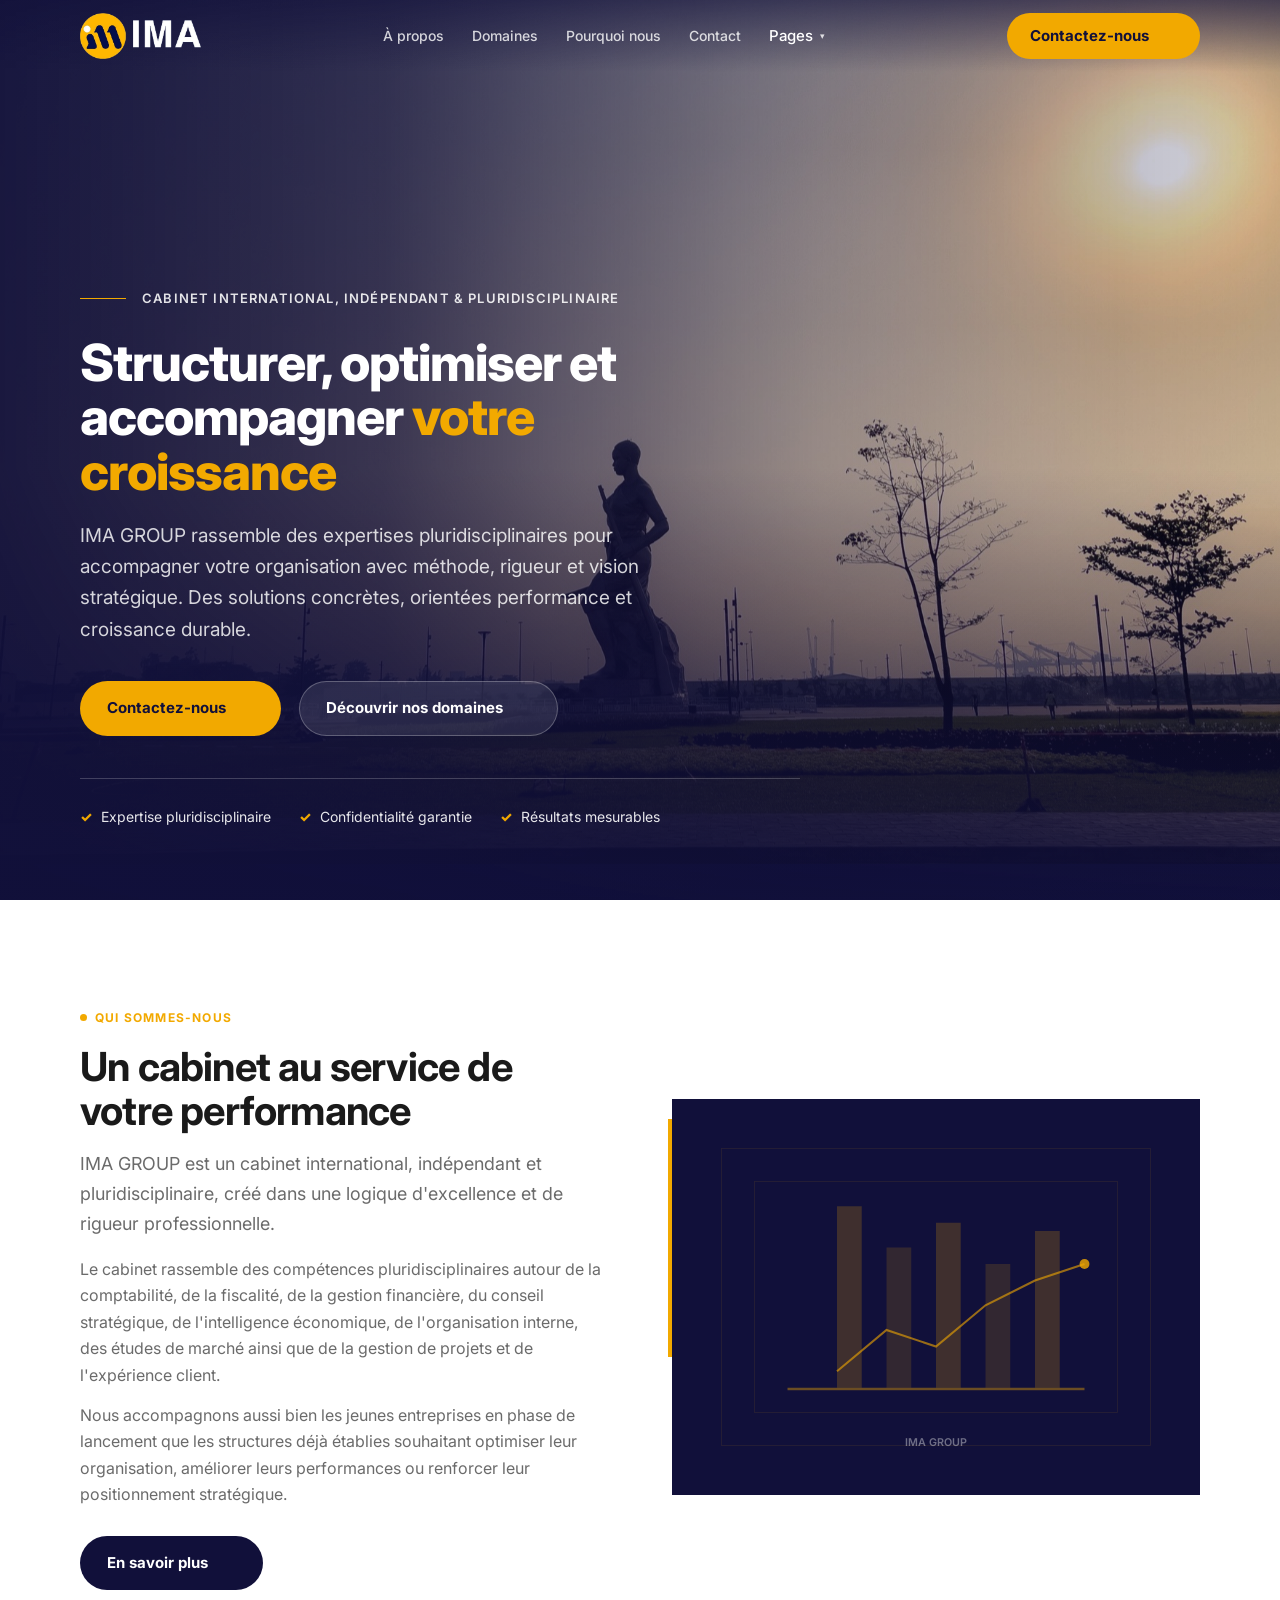
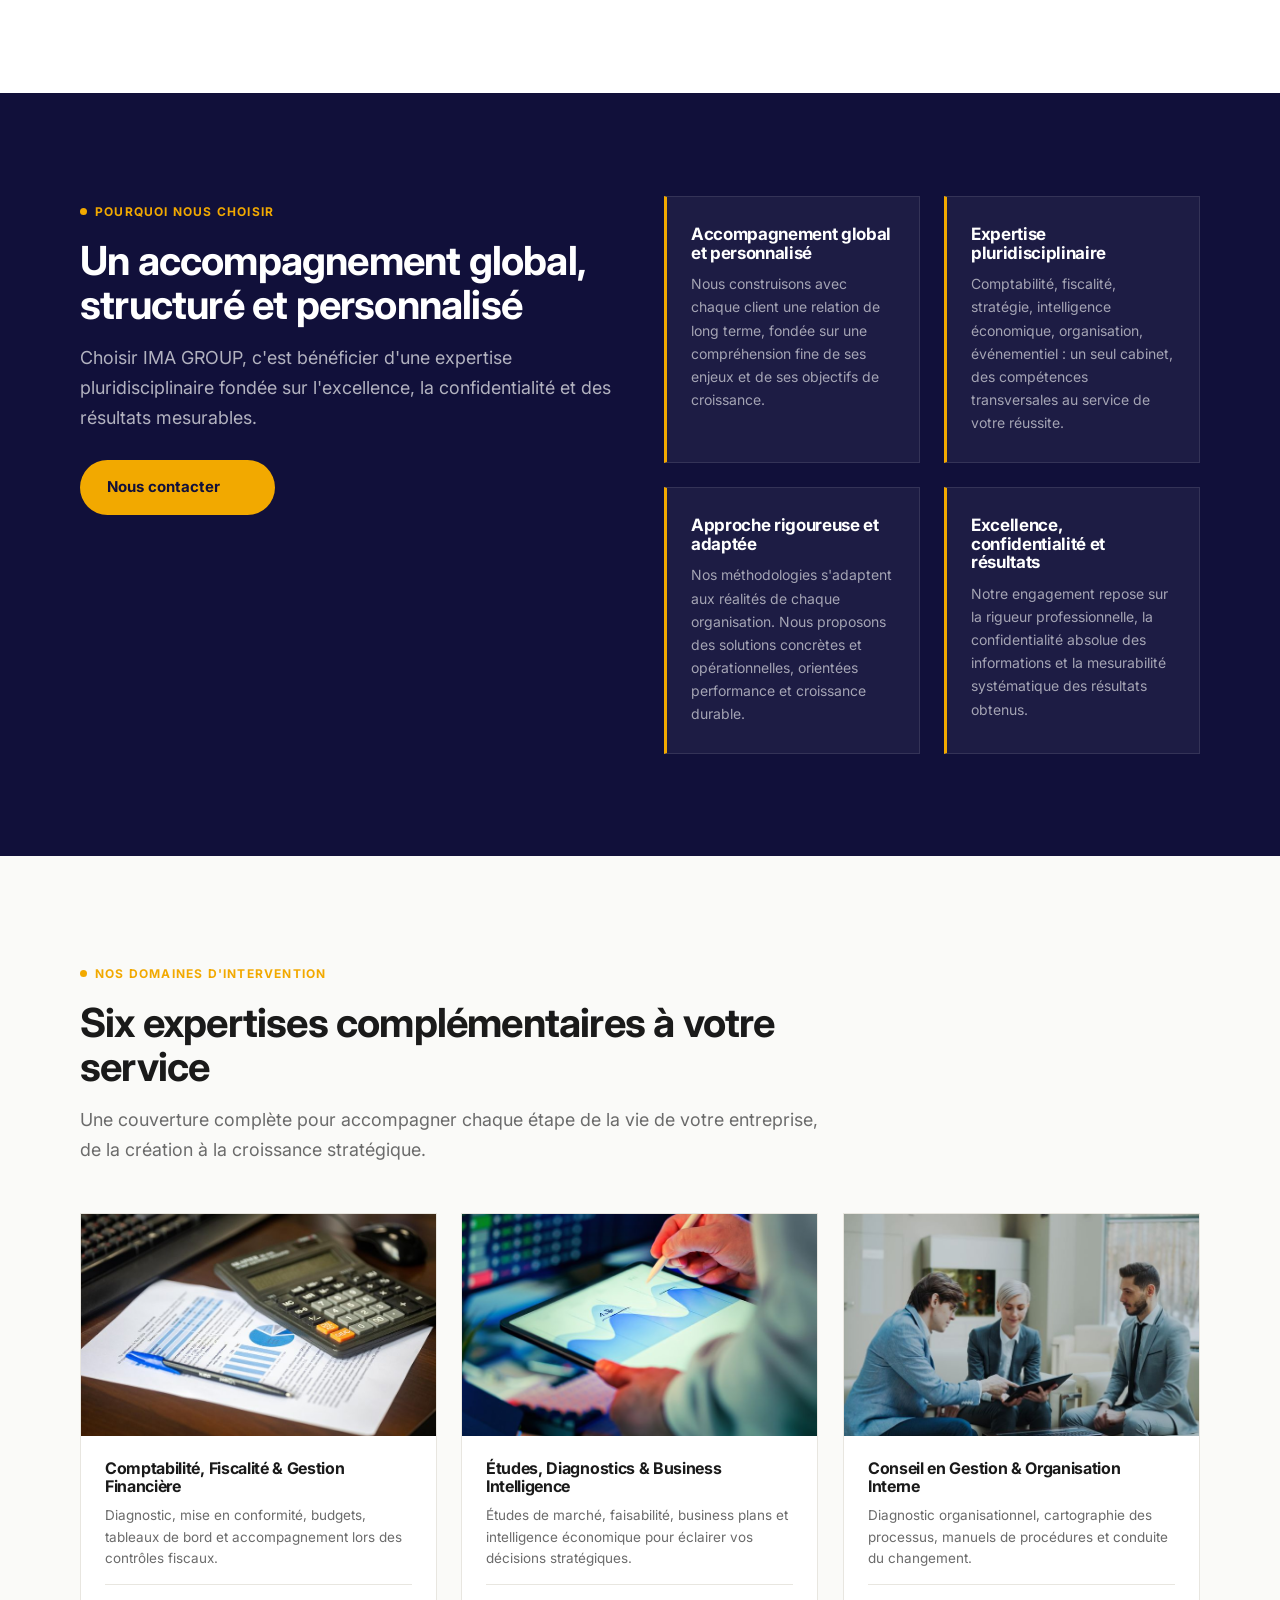
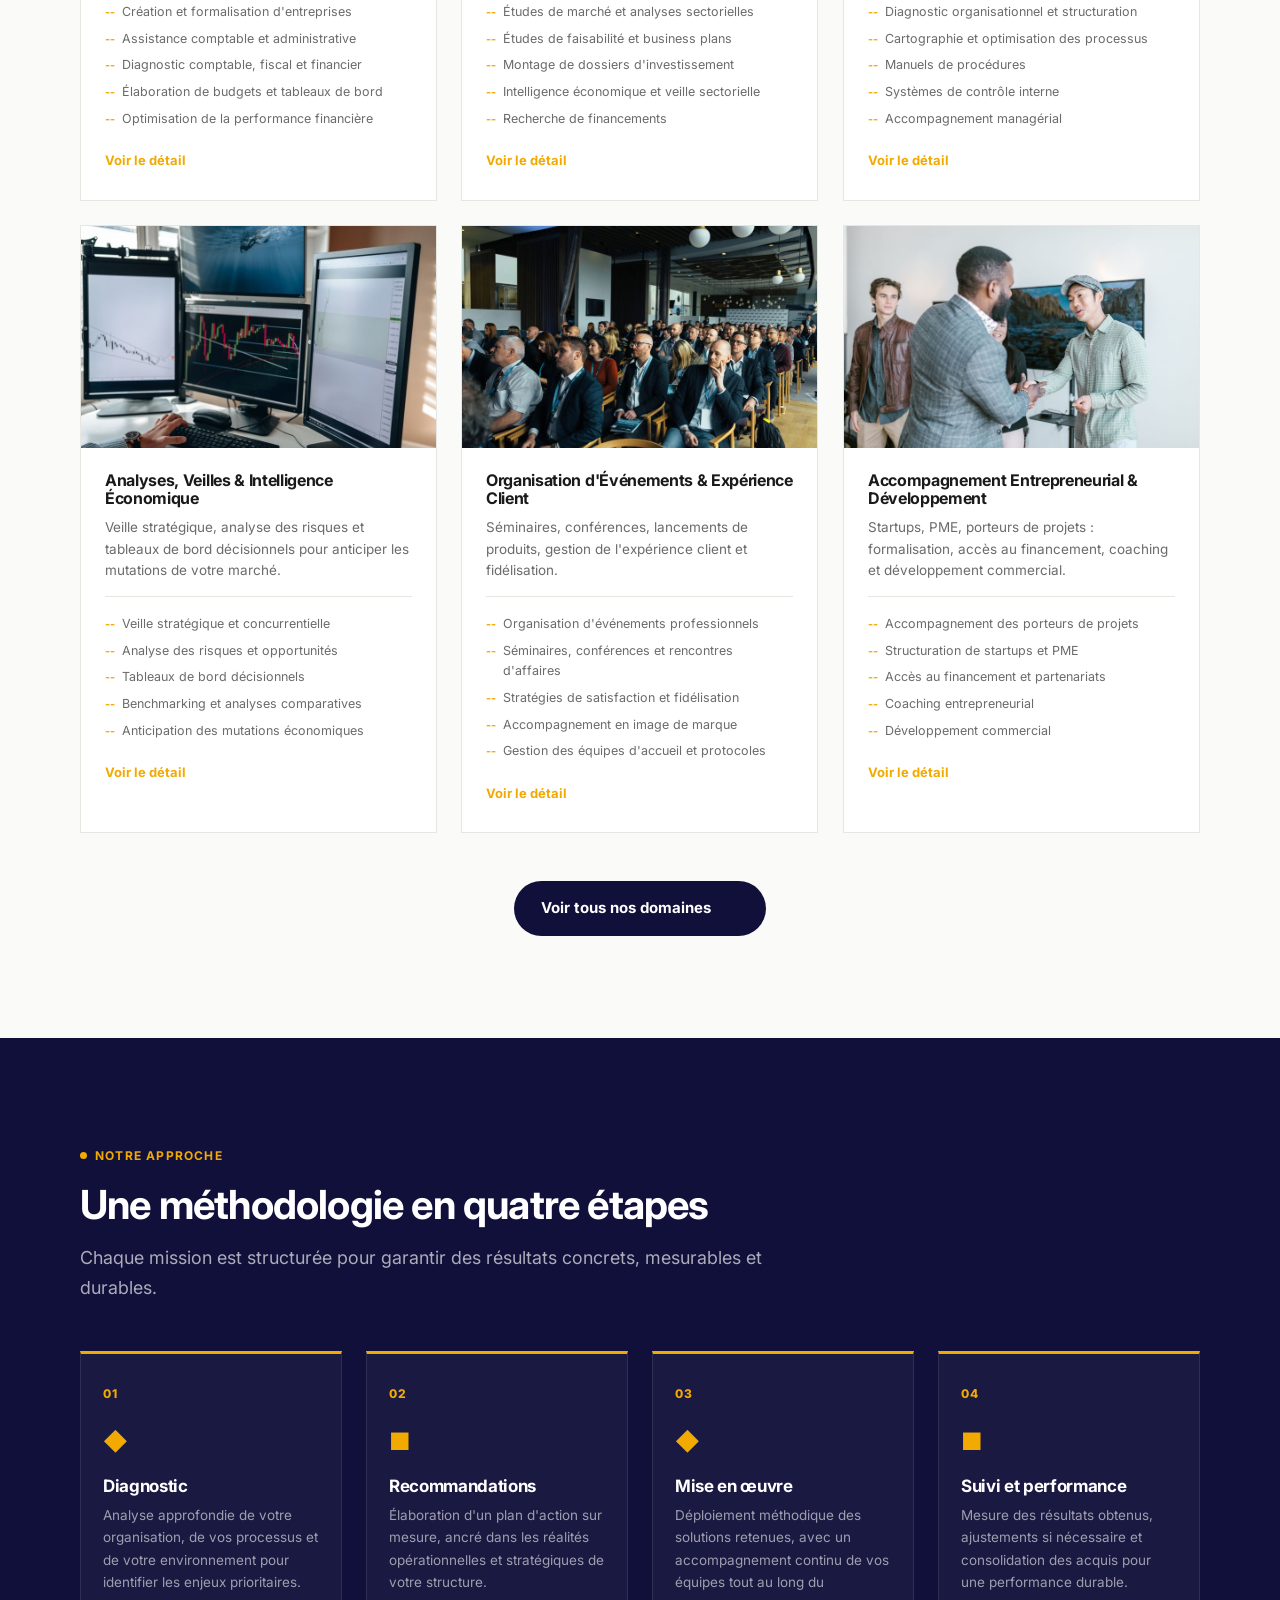
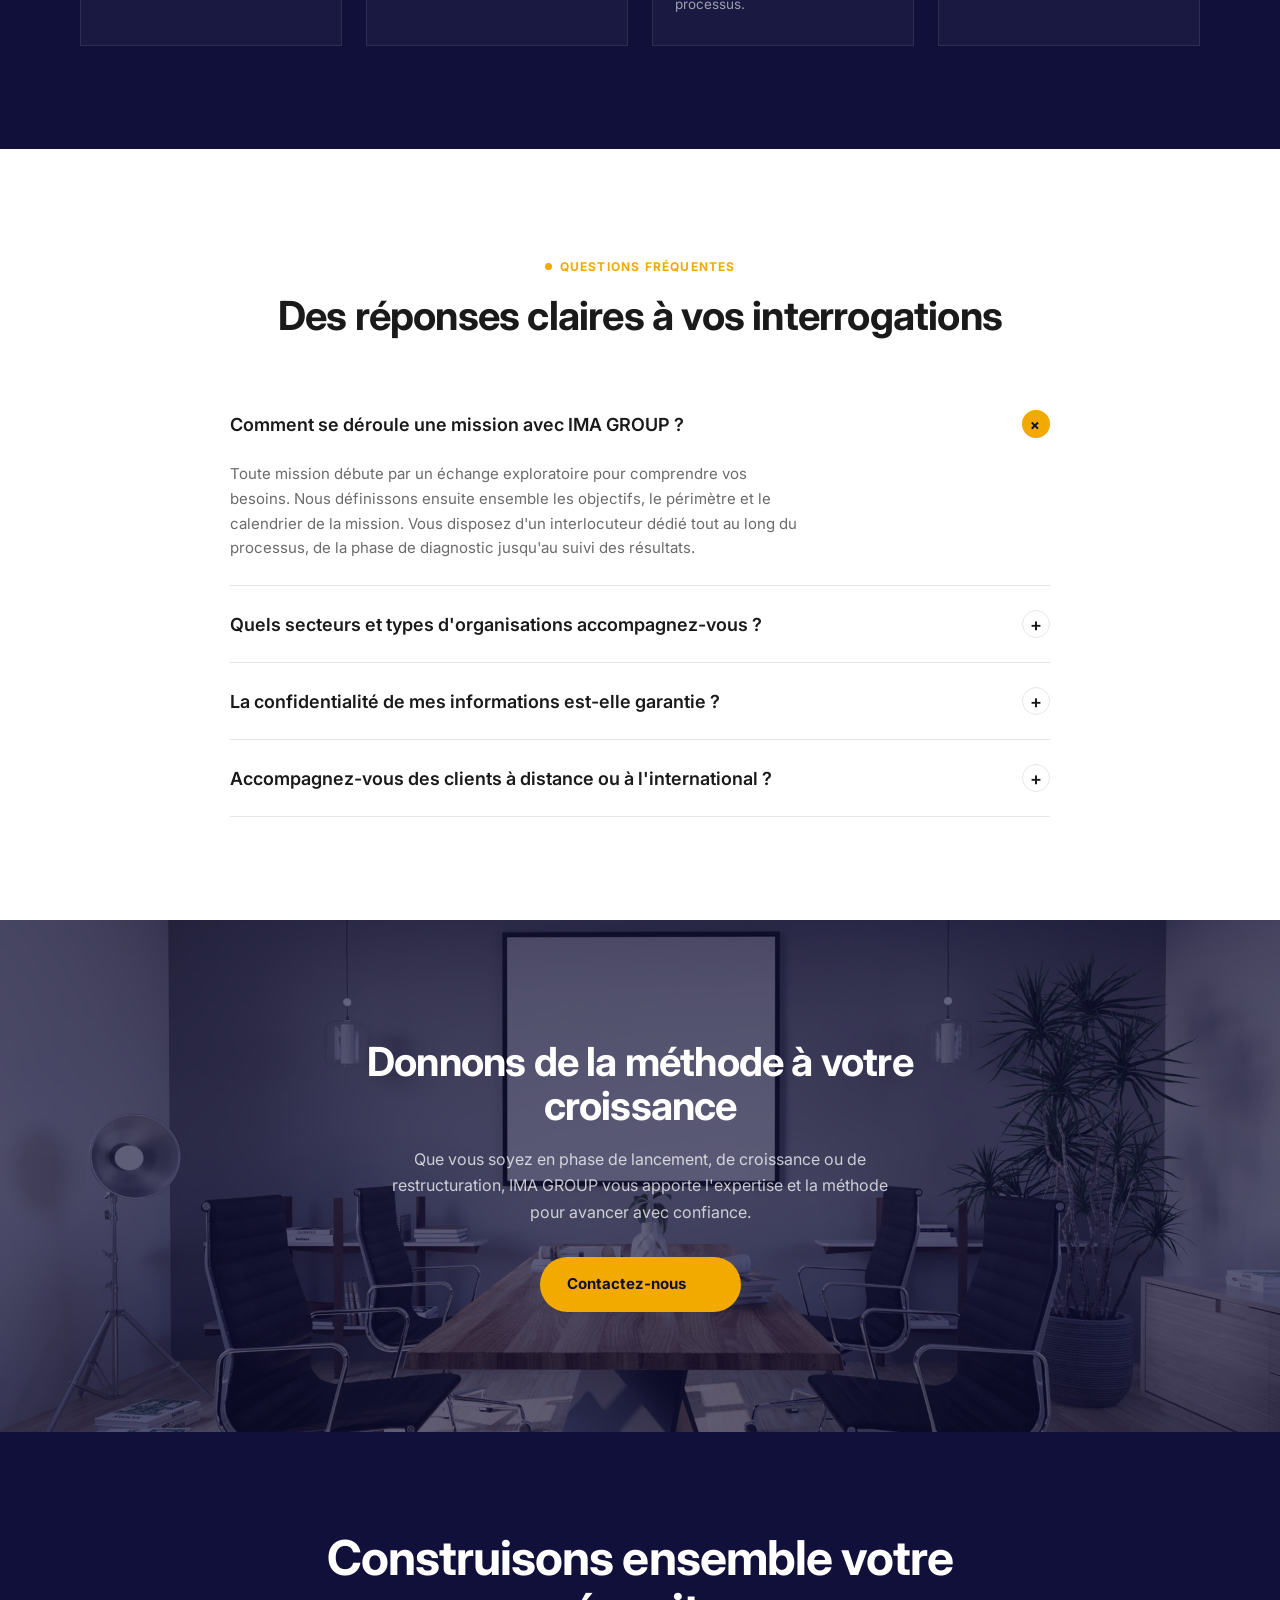
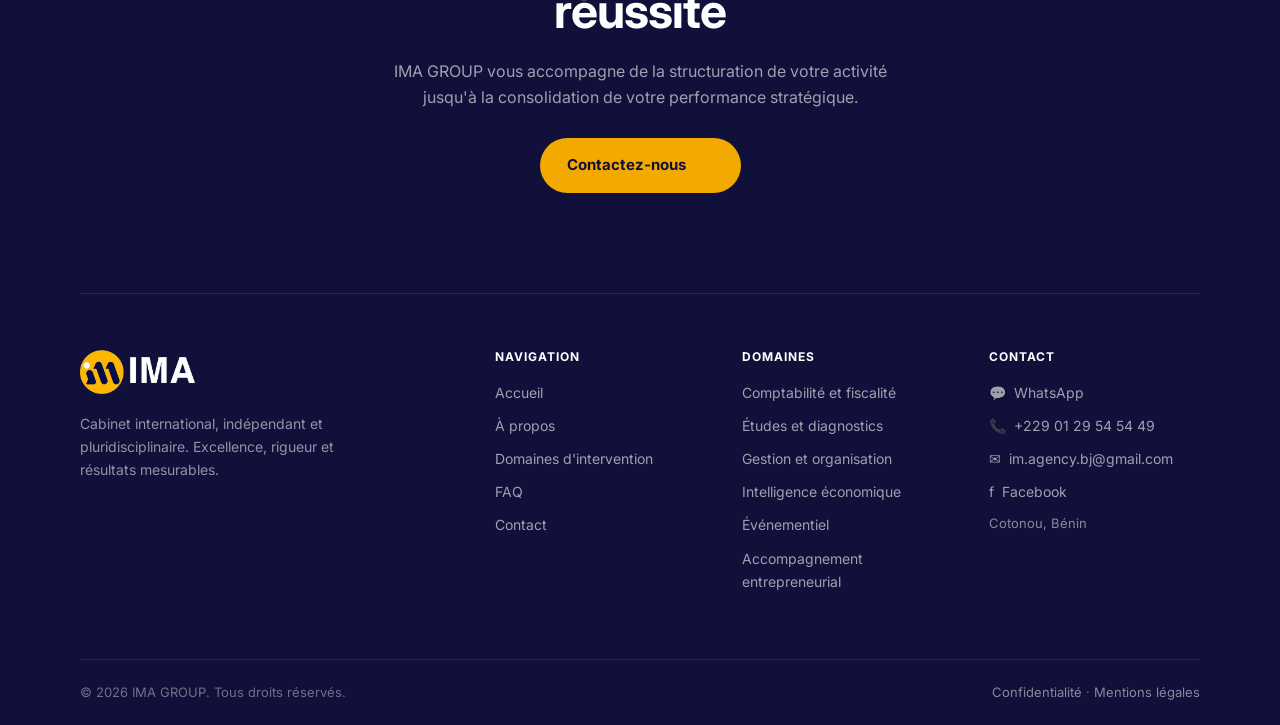
==== commit bef6c93b: "Fix domaines: supprime le <style> inline en conflit + retire toutes les fleches - services.html: blo" ====
--- a/index.html
+++ b/index.html
@@ -8,7 +8,11 @@
 <meta property="og:title" content="IMA GROUP | Cabinet de conseil international"/>
 <meta property="og:description" content="Structurer, optimiser et accompagner votre croissance avec méthode, vision et excellence."/>
 <meta property="og:type" content="website"/>
-<meta property="og:image" content="assets/img/gen_hero.jpg"/>
+<meta property="og:image" content="assets/img/image.png"/>
+<meta property="og:image:width" content="1000"/>
+<meta property="og:image:height" content="1000"/>
+<meta property="og:image:type" content="image/png"/>
+<meta name="twitter:image" content="assets/img/image.png"/>
 <meta name="twitter:card" content="summary_large_image"/>
 <link rel="preconnect" href="https://fonts.googleapis.com"/>
 <link rel="preconnect" href="https://fonts.gstatic.com" crossorigin/>
@@ -40,10 +44,10 @@
           <a href="terms.html">Mentions l&eacute;gales</a>
         </div>
       </div>
-      <a href="https://wa.me/2290129545449" target="_blank" rel="noopener" class="btn btn-primary nav-mobile-cta">Contactez-nous <span class="ico" aria-hidden="true">→</span></a>
+      <a href="https://wa.me/2290129545449" target="_blank" rel="noopener" class="btn btn-primary nav-mobile-cta">Contactez-nous <span class="ico" aria-hidden="true"></span></a>
     </nav>
     <a href="https://wa.me/2290129545449" target="_blank" rel="noopener" class="btn btn-primary nav-cta" aria-label="Contactez-nous via WhatsApp">
-      Contactez-nous <span class="ico" aria-hidden="true">→</span>
+      Contactez-nous <span class="ico" aria-hidden="true"></span>
     </a>
     <button class="nav-burger" aria-label="Ouvrir le menu" aria-expanded="false">
       <span></span><span></span><span></span>
@@ -64,10 +68,10 @@
       <p class="hero-sub">IMA GROUP rassemble des expertises pluridisciplinaires pour accompagner votre organisation avec méthode, rigueur et vision stratégique. Des solutions concrètes, orientées performance et croissance durable.</p>
       <div class="hero-actions">
         <a href="https://wa.me/2290129545449" target="_blank" rel="noopener" class="btn btn-primary">
-          Contactez-nous <span class="ico" aria-hidden="true">→</span>
+          Contactez-nous <span class="ico" aria-hidden="true"></span>
         </a>
         <a href="services.html" class="btn btn-ghost">
-          Découvrir nos domaines <span class="ico" aria-hidden="true">→</span>
+          Découvrir nos domaines <span class="ico" aria-hidden="true"></span>
         </a>
       </div>
       <div class="hero-trust">
@@ -89,7 +93,7 @@
       <p style="margin-top:18px">Le cabinet rassemble des compétences pluridisciplinaires autour de la comptabilité, de la fiscalité, de la gestion financière, du conseil stratégique, de l'intelligence économique, de l'organisation interne, des études de marché ainsi que de la gestion de projets et de l'expérience client.</p>
       <p style="margin-top:14px">Nous accompagnons aussi bien les jeunes entreprises en phase de lancement que les structures déjà établies souhaitant optimiser leur organisation, améliorer leurs performances ou renforcer leur positionnement stratégique.</p>
       <p style="margin-top:28px">
-        <a href="about.html" class="btn btn-dark">En savoir plus <span class="ico" aria-hidden="true">→</span></a>
+        <a href="about.html" class="btn btn-dark">En savoir plus <span class="ico" aria-hidden="true"></span></a>
       </p>
     </div>
     <div class="about-visual" data-reveal>
@@ -129,7 +133,7 @@
       <h2 id="why-h2">Un accompagnement global, structuré et personnalisé</h2>
       <p class="lead">Choisir IMA GROUP, c'est bénéficier d'une expertise pluridisciplinaire fondée sur l'excellence, la confidentialité et des résultats mesurables.</p>
       <p style="margin-top:28px">
-        <a href="contact.html" class="btn btn-primary">Nous contacter <span class="ico" aria-hidden="true">→</span></a>
+        <a href="contact.html" class="btn btn-primary">Nous contacter <span class="ico" aria-hidden="true"></span></a>
       </p>
     </div>
     <div class="piliers-grid" data-reveal>
@@ -175,7 +179,7 @@
             <li>Élaboration de budgets et tableaux de bord</li>
             <li>Optimisation de la performance financière</li>
           </ul>
-          <span class="more">Voir le détail →</span>
+          <span class="more">Voir le détail </span>
         </div>
       </a>
 
@@ -191,7 +195,7 @@
             <li>Intelligence économique et veille sectorielle</li>
             <li>Recherche de financements</li>
           </ul>
-          <span class="more">Voir le détail →</span>
+          <span class="more">Voir le détail </span>
         </div>
       </a>
 
@@ -207,7 +211,7 @@
             <li>Systèmes de contrôle interne</li>
             <li>Accompagnement managérial</li>
           </ul>
-          <span class="more">Voir le détail →</span>
+          <span class="more">Voir le détail </span>
         </div>
       </a>
 
@@ -223,7 +227,7 @@
             <li>Benchmarking et analyses comparatives</li>
             <li>Anticipation des mutations économiques</li>
           </ul>
-          <span class="more">Voir le détail →</span>
+          <span class="more">Voir le détail </span>
         </div>
       </a>
 
@@ -239,7 +243,7 @@
             <li>Accompagnement en image de marque</li>
             <li>Gestion des équipes d'accueil et protocoles</li>
           </ul>
-          <span class="more">Voir le détail →</span>
+          <span class="more">Voir le détail </span>
         </div>
       </a>
 
@@ -255,13 +259,13 @@
             <li>Coaching entrepreneurial</li>
             <li>Développement commercial</li>
           </ul>
-          <span class="more">Voir le détail →</span>
+          <span class="more">Voir le détail </span>
         </div>
       </a>
 
     </div>
     <div class="center-cta" data-reveal>
-      <a href="services.html" class="btn btn-dark">Voir tous nos domaines <span class="ico" aria-hidden="true">→</span></a>
+      <a href="services.html" class="btn btn-dark">Voir tous nos domaines <span class="ico" aria-hidden="true"></span></a>
     </div>
   </div>
 </section>
@@ -340,7 +344,7 @@
     <h2 id="cta-h2">Donnons de la méthode à votre croissance</h2>
     <p>Que vous soyez en phase de lancement, de croissance ou de restructuration, IMA GROUP vous apporte l'expertise et la méthode pour avancer avec confiance.</p>
     <a href="https://wa.me/2290129545449" target="_blank" rel="noopener" class="btn btn-primary">
-      Contactez-nous <span class="ico" aria-hidden="true">→</span>
+      Contactez-nous <span class="ico" aria-hidden="true"></span>
     </a>
   </div>
 </section>
@@ -352,7 +356,7 @@
       <h2>Construisons ensemble votre réussite</h2>
       <p>IMA GROUP vous accompagne de la structuration de votre activité jusqu'à la consolidation de votre performance stratégique.</p>
       <a href="https://wa.me/2290129545449" target="_blank" rel="noopener" class="btn btn-primary">
-        Contactez-nous <span class="ico" aria-hidden="true">→</span>
+        Contactez-nous <span class="ico" aria-hidden="true"></span>
       </a>
     </div>
     <div class="footer-grid">
--- a/assets/css/styles.css
+++ b/assets/css/styles.css
@@ -241,29 +241,28 @@
 @media(max-width:960px){.serv-grid{grid-template-columns:1fr 1fr}}
 @media(max-width:560px){.serv-grid{grid-template-columns:1fr}}
 
-/* ===== DOMAINE DETAILLE (page services.html) ===== */
-.domain-section{padding-block:clamp(56px,7vw,92px);border-bottom:1px solid var(--line)}
-.domain-grid{display:grid;grid-template-columns:0.9fr 1.1fr;gap:clamp(40px,5vw,80px);align-items:stretch}
-.domain-aside{display:flex;flex-direction:column}
-.domain-num{font-size:clamp(40px,5vw,60px);font-weight:800;line-height:1;letter-spacing:-.03em;color:var(--accent);opacity:.2;margin-bottom:12px}
-.domain-aside .eyebrow{margin-bottom:14px}
-.domain-aside h2{margin-bottom:14px;max-width:18ch}
-.domain-aside p{color:var(--muted);max-width:46ch;margin-bottom:24px}
-/* image en bas de la colonne gauche, remplit l'espace -> colonnes équilibrées */
-.domain-thumb{aspect-ratio:16/10;overflow:hidden;margin-bottom:24px;background:var(--navy);margin-top:auto}
-.domain-thumb img{width:100%;height:100%;object-fit:cover;display:block}
-.domain-aside .btn{align-self:flex-start}
-/* check-list : 2 colonnes, centrée verticalement face à la colonne gauche */
-.domain-list{display:flex;flex-direction:column;justify-content:center}
-.prestations-full{list-style:none;display:grid;grid-template-columns:1fr 1fr;gap:0 36px}
-.prestations-full li{font-size:14.5px;color:var(--ink);padding:14px 2px;border-top:1px solid var(--line);display:flex;gap:12px;align-items:flex-start;line-height:1.5}
-.prestations-full li::before{content:"";flex:0 0 auto;width:6px;height:6px;margin-top:8px;background:var(--accent);border-radius:50%}
+/* ===== DOMAINE DETAILLE (page services.html) : image | intro+liste+CTA ===== */
+.domain-section{padding-block:clamp(48px,7vw,88px);border-bottom:1px solid var(--line)}
+.domain-grid{display:grid;grid-template-columns:0.85fr 1.15fr;gap:clamp(36px,5vw,72px);align-items:stretch}
+.domain-media{align-self:stretch;overflow:hidden;background:var(--navy)}
+.domain-media img{width:100%;height:100%;min-height:300px;max-height:460px;object-fit:cover;display:block}
+/* image a droite un bloc sur deux (alternance) */
+.domain-section:nth-of-type(even) .domain-media{order:2}
+.domain-body{display:flex;flex-direction:column}
+.domain-num{font-size:clamp(36px,5vw,56px);font-weight:800;line-height:1;letter-spacing:-.03em;color:var(--accent);opacity:.2;margin-bottom:10px}
+.domain-body .eyebrow{margin-bottom:12px}
+.domain-body h2{margin-bottom:14px;max-width:20ch}
+.domain-body p{color:var(--muted);max-width:54ch;margin-bottom:24px}
+.prestations-full{list-style:none;display:grid;grid-template-columns:1fr 1fr;gap:0 32px;margin-bottom:26px}
+.prestations-full li{font-size:14px;color:var(--ink);padding:13px 4px;border-top:1px solid var(--line);line-height:1.55}
+.domain-body .btn{align-self:flex-start;margin-top:auto}
 @media(max-width:860px){
-  .domain-grid{grid-template-columns:1fr;gap:30px}
-  .domain-thumb{margin-top:8px}
-  .prestations-full{grid-template-columns:1fr 1fr}
-}
-@media(max-width:520px){.prestations-full{grid-template-columns:1fr}}
+  .domain-grid{grid-template-columns:1fr;gap:22px}
+  .domain-section:nth-of-type(even) .domain-media{order:0}   /* image toujours en haut sur mobile */
+  .domain-media img{min-height:200px;max-height:280px}
+  .prestations-full{grid-template-columns:1fr;margin-bottom:20px}
+  .domain-body .btn{align-self:stretch;justify-content:center;margin-top:6px}
+}
 
 /* ============================== APPROCHE (STEPS) ============================== */
 .steps{background:var(--navy);color:#fff}
